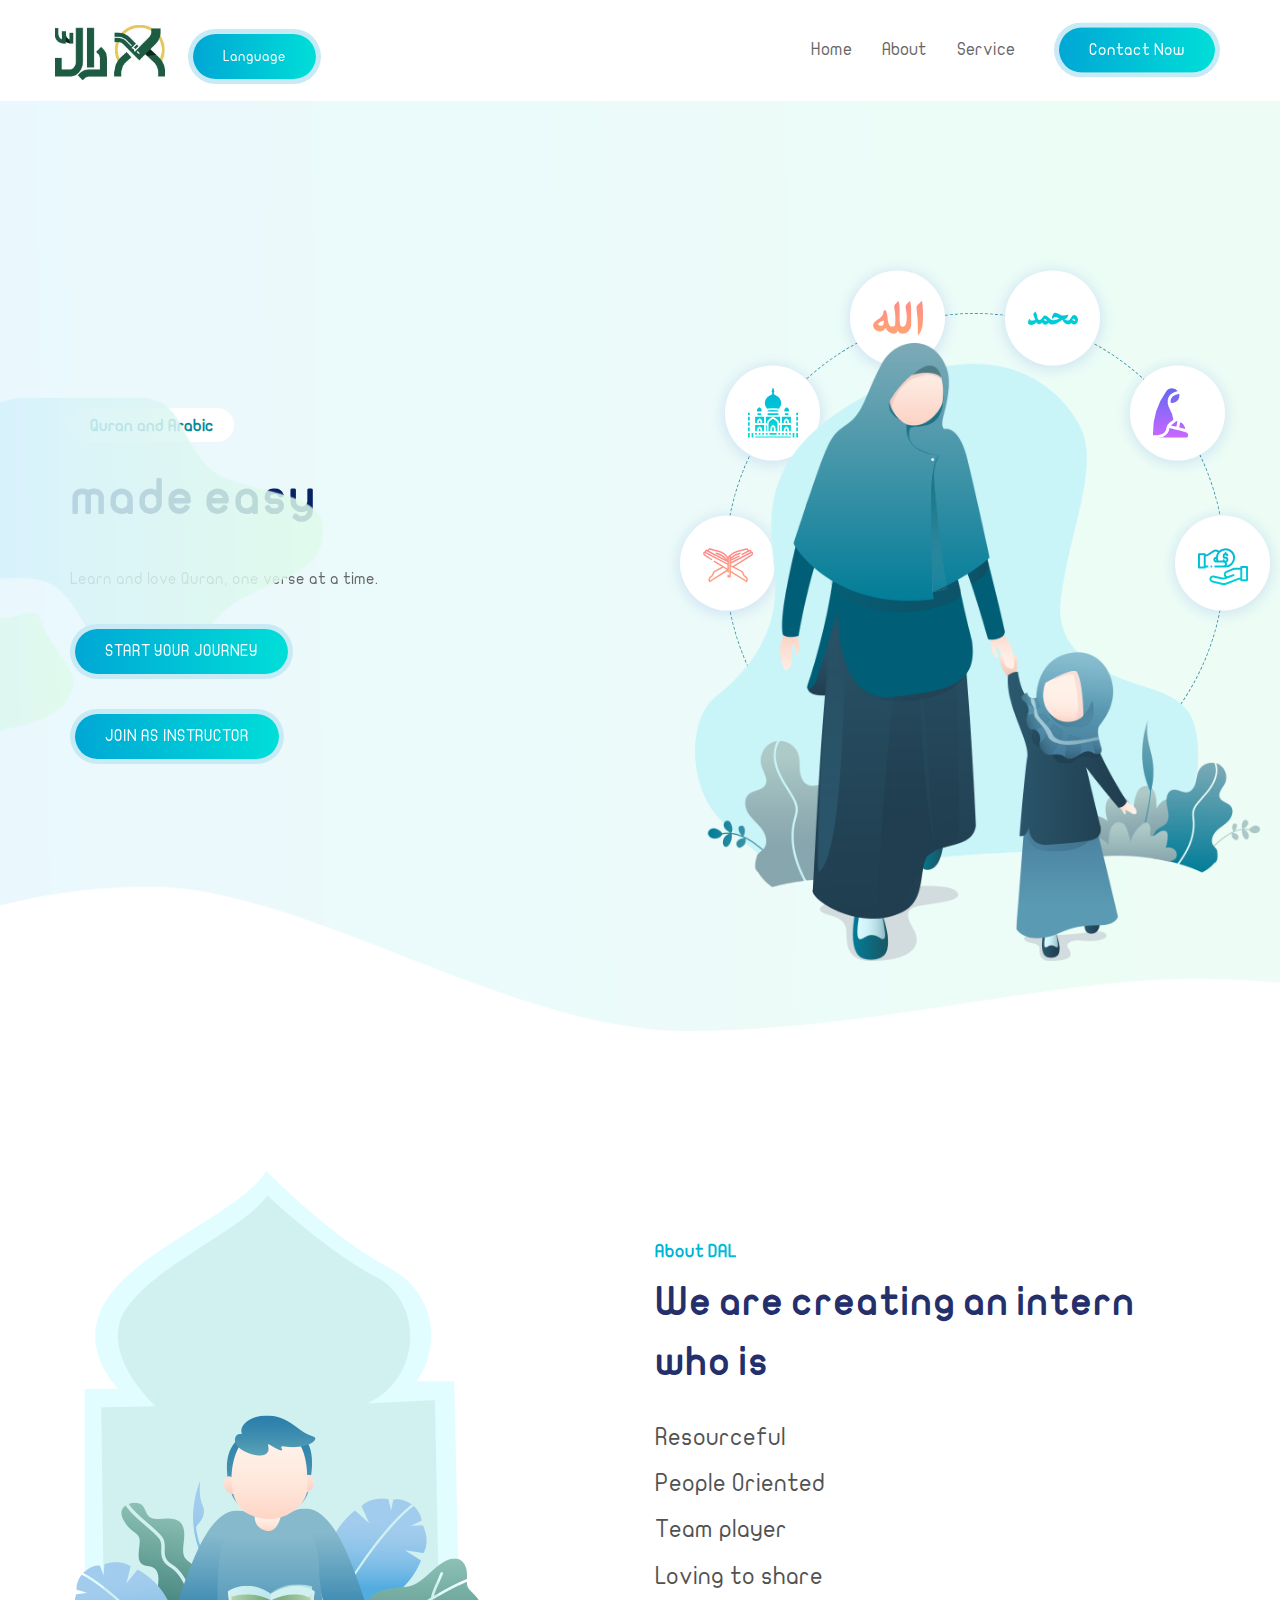
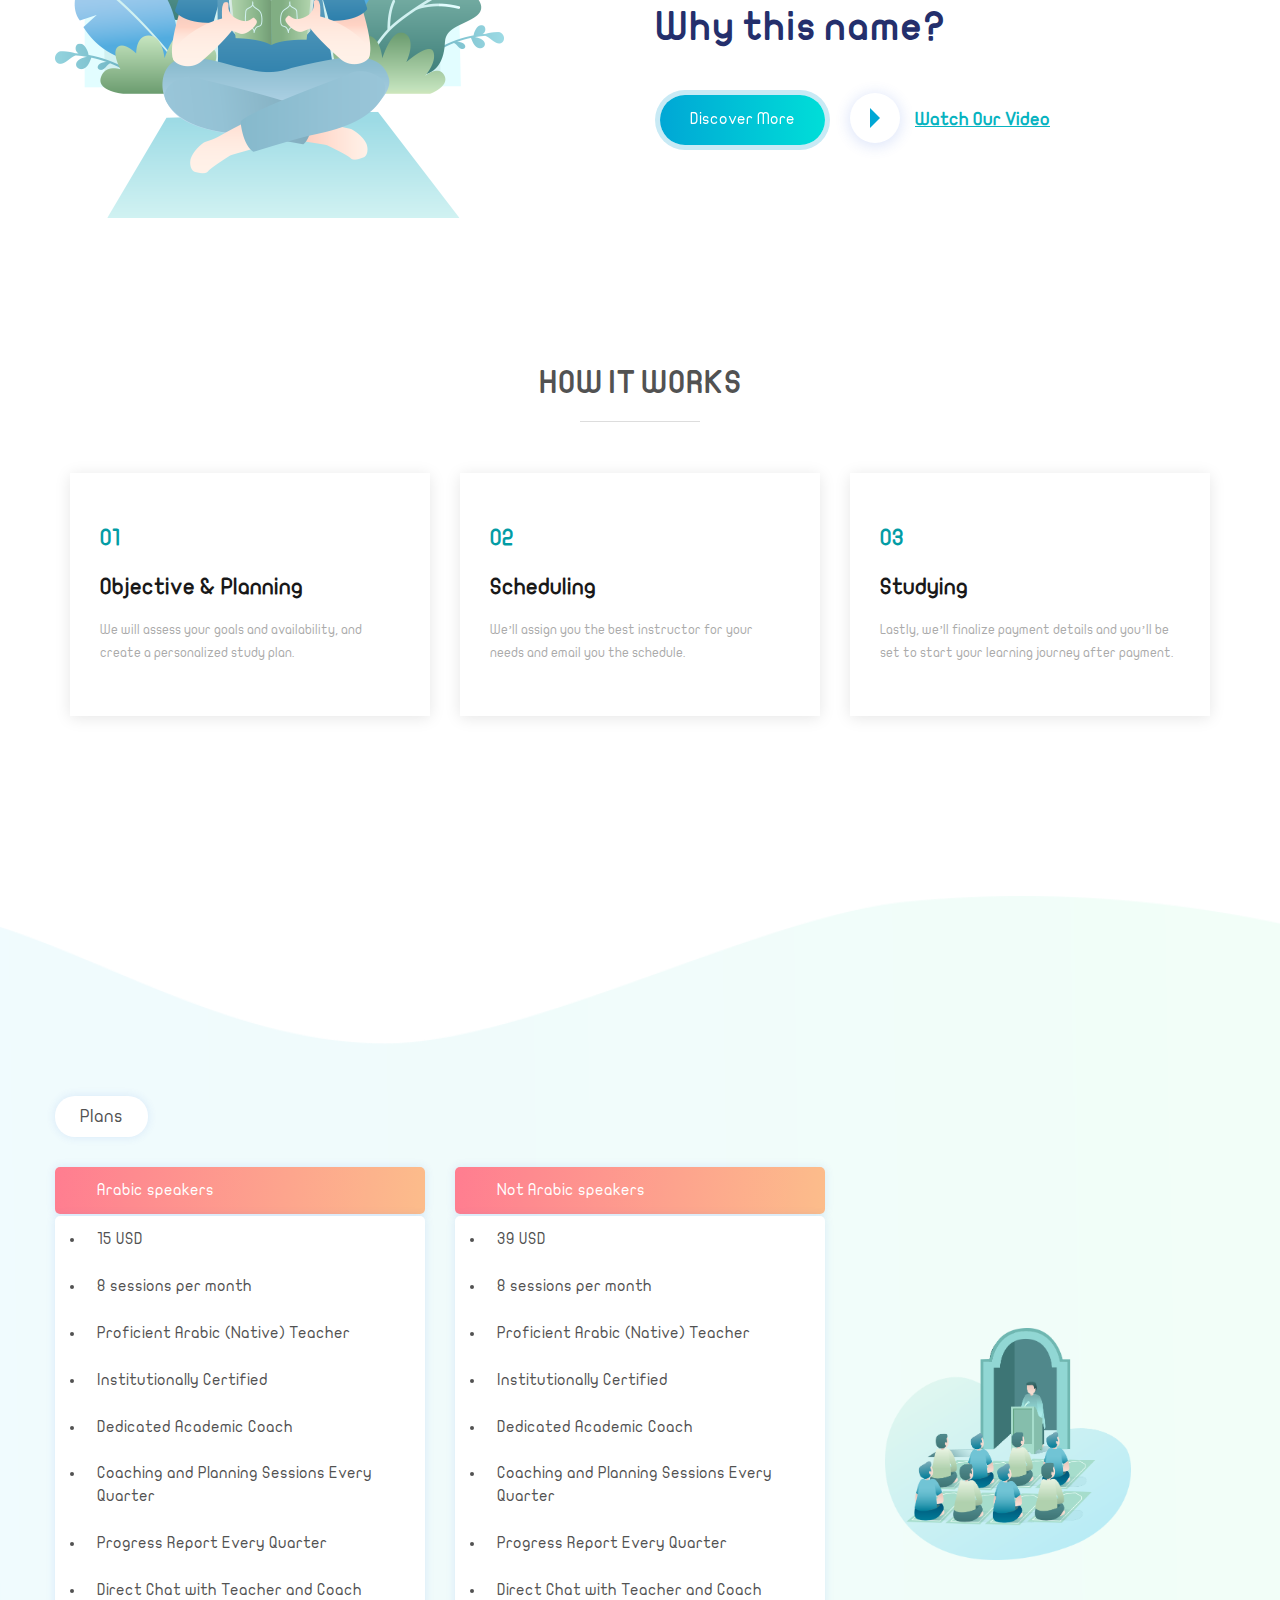
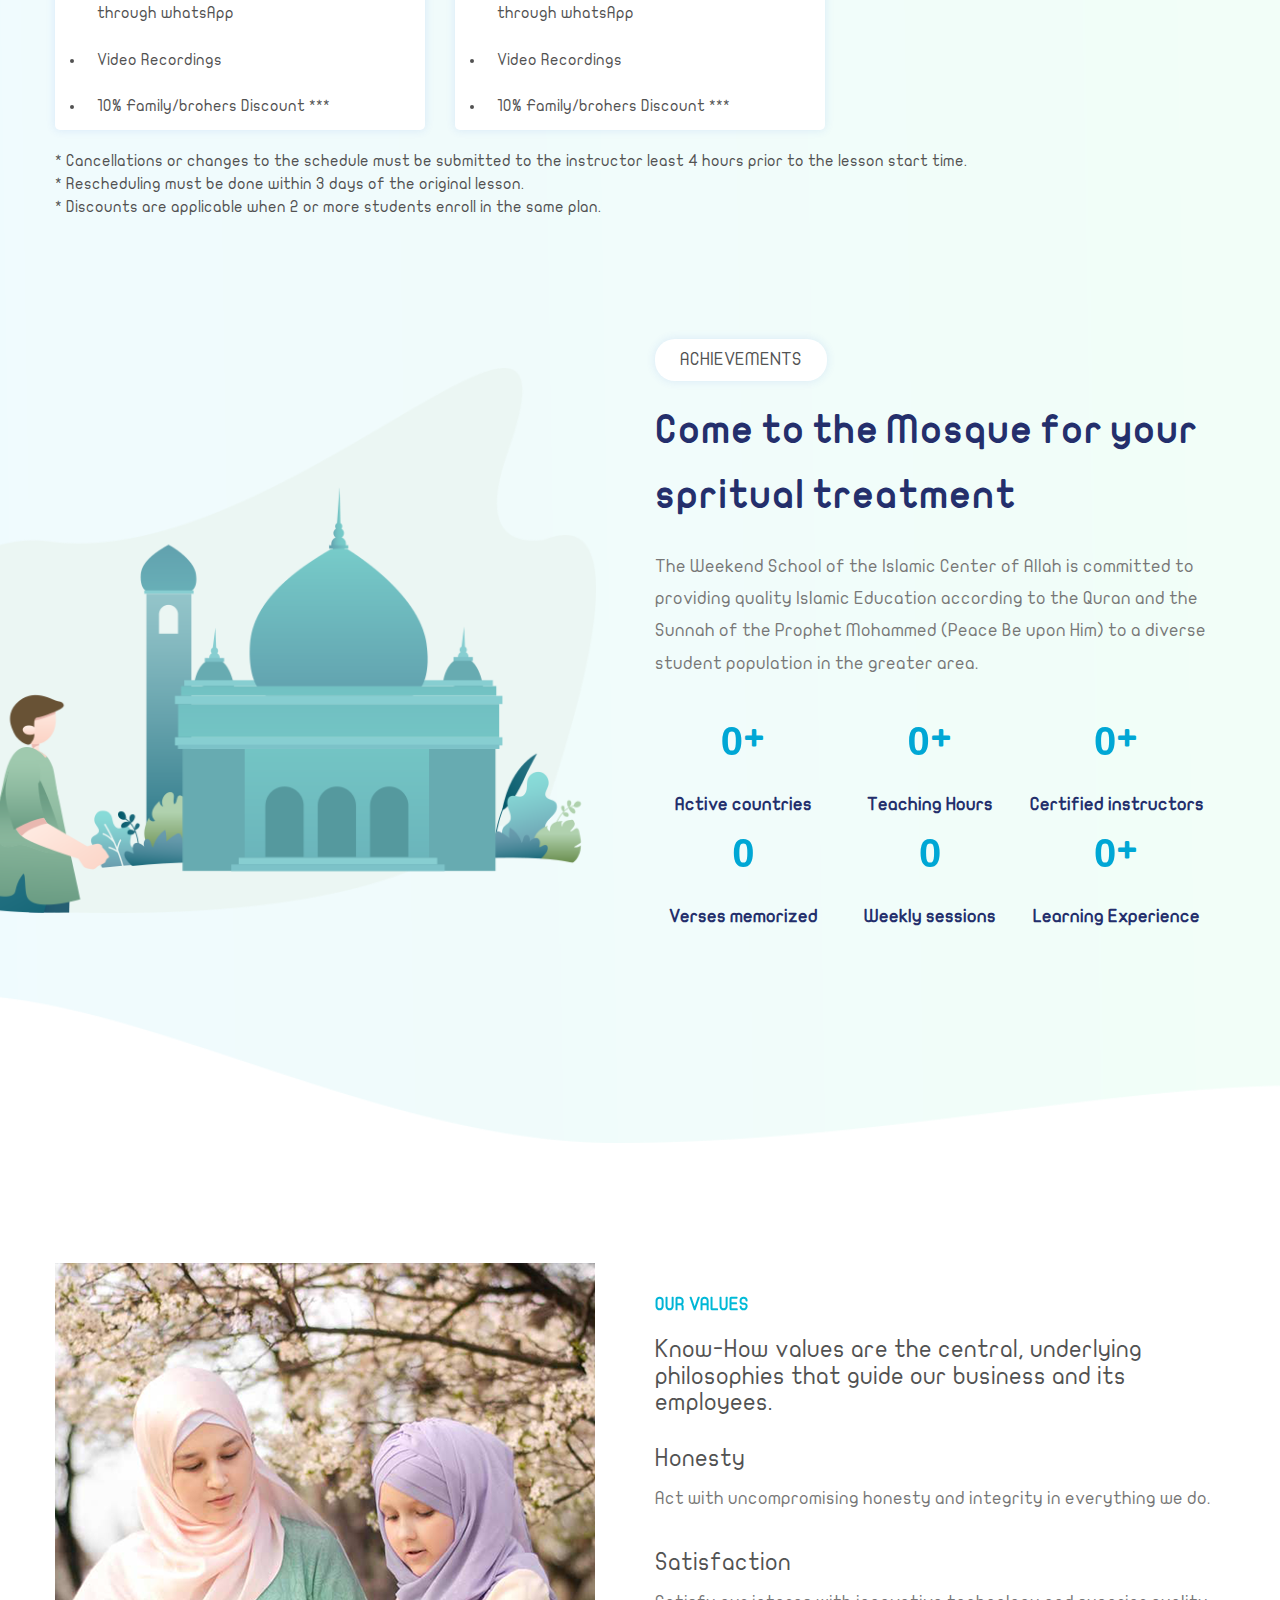
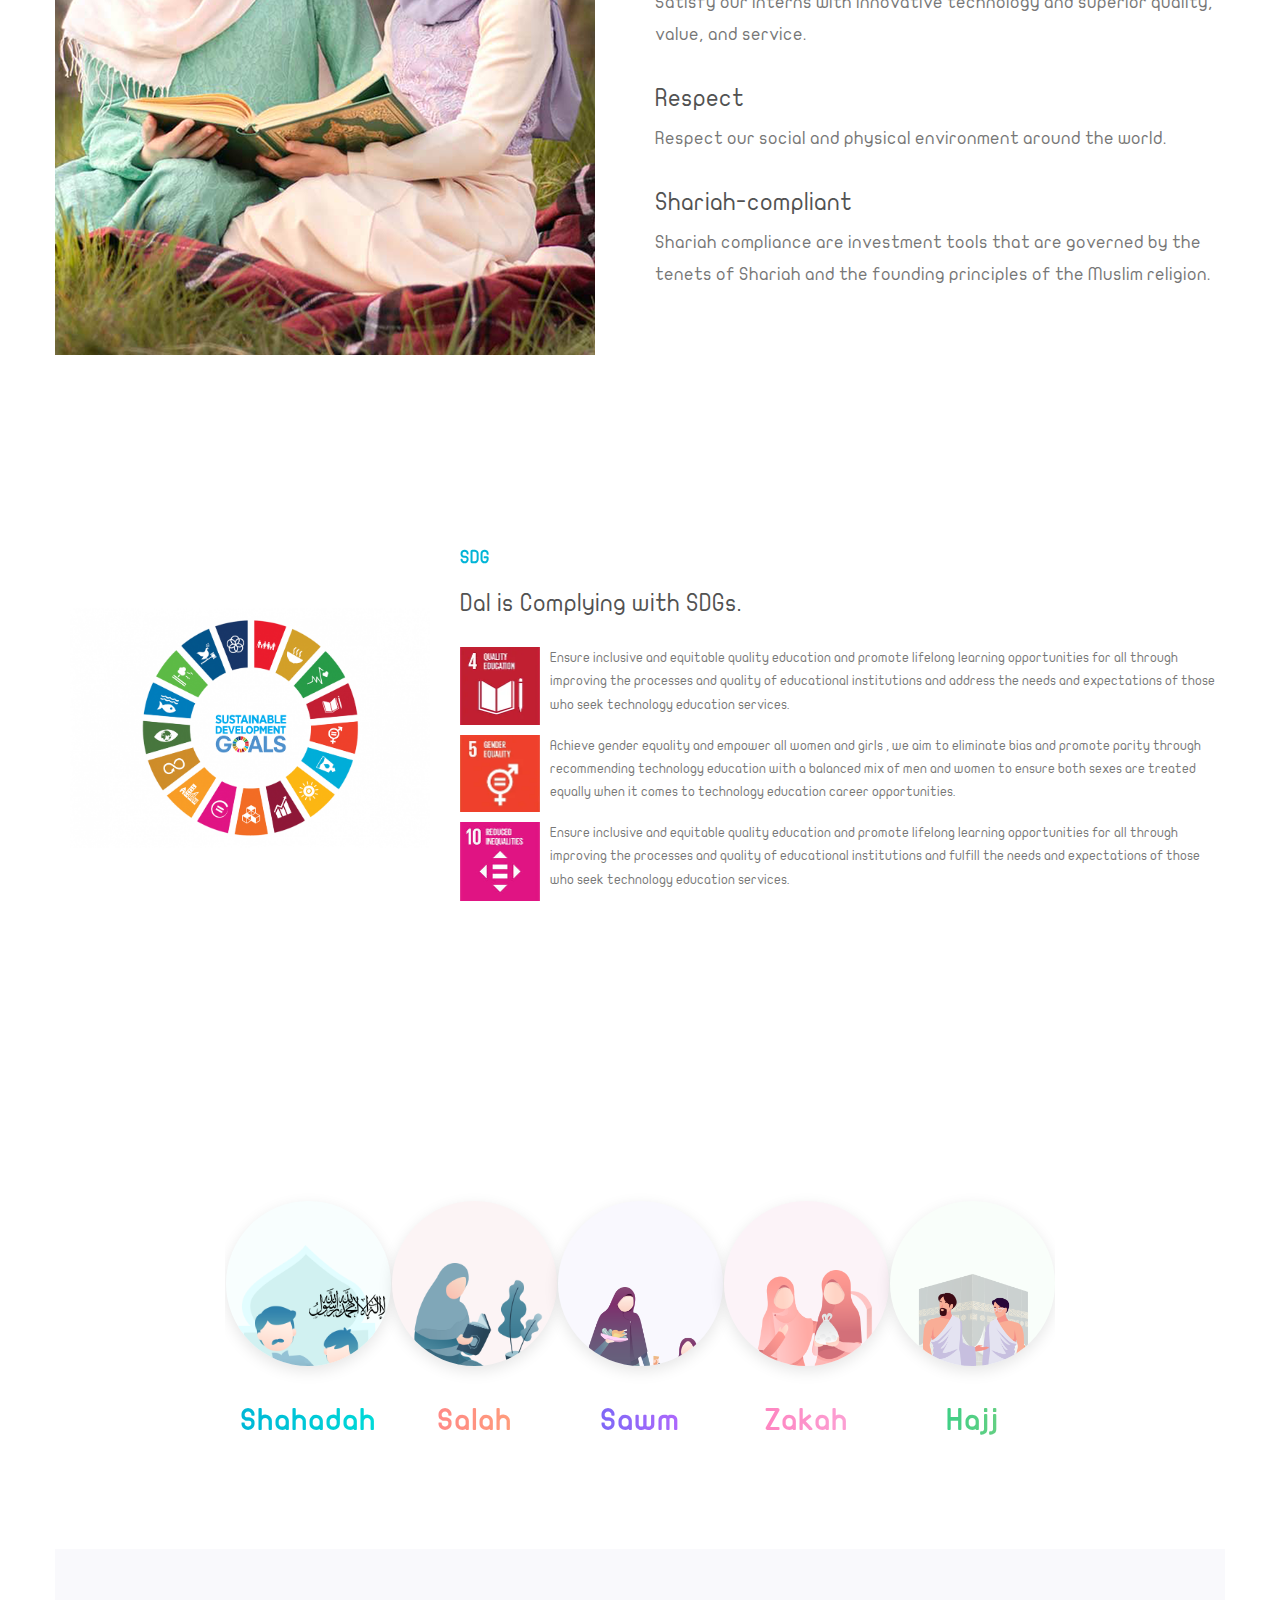
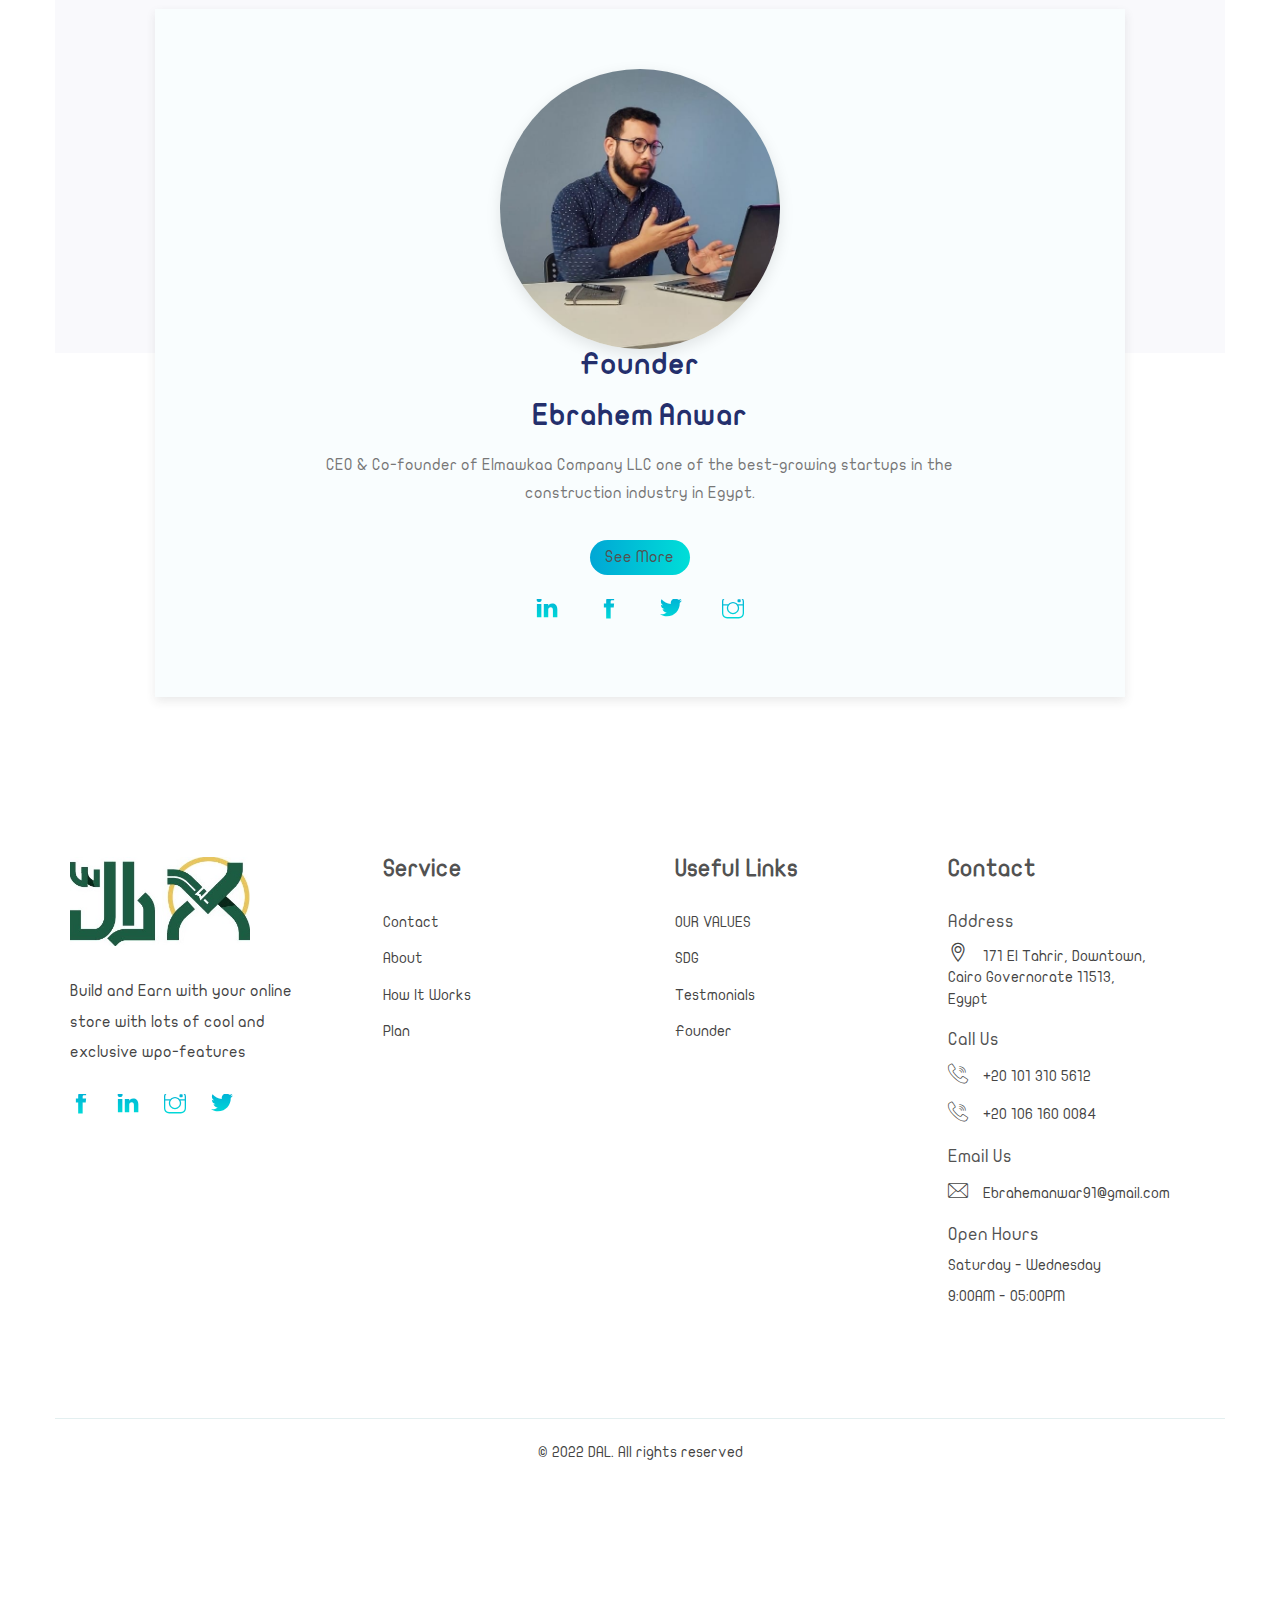
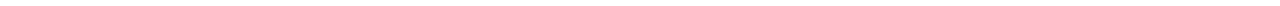
==== index.html @ c87631c9 "V05" ====
<!DOCTYPE html>
<html lang="en">

<head>
  <meta charset="utf-8">
  <meta http-equiv="X-UA-Compatible" content="IE=edge">
  <meta name="viewport" content="width=device-width, initial-scale=1">
  <meta name="author" content="wpoceans">
  <title>Ummah - Islamic Center HTML5 Template</title>
  <link href="assets/css/themify-icons.css" rel="stylesheet">
  <link href="assets/css/font-awesome.min.css" rel="stylesheet">
  <link href="assets/css/flaticon.css" rel="stylesheet">
  <link href="assets/css/bootstrap.min.css" rel="stylesheet">
  <link href="assets/css/animate.css" rel="stylesheet">
  <link href="assets/css/owl.carousel.css" rel="stylesheet">
  <link href="assets/css/owl.theme.css" rel="stylesheet">
  <link href="assets/css/slick.css" rel="stylesheet">
  <link href="assets/css/slick-theme.css" rel="stylesheet">
  <link href="assets/css/swiper.min.css" rel="stylesheet">
  <link href="assets/css/owl.transitions.css" rel="stylesheet">
  <link href="assets/css/jquery.fancybox.css" rel="stylesheet">
  <link href="assets/css/odometer-theme-default.css" rel="stylesheet">
  <link href="assets/css/nice-select.css" rel="stylesheet">
  <link href="assets/css/style.css" rel="stylesheet">
  <link href="assets/images/favicon.ico" rel="icon">
  <!-- HTML5 shim and Respond.js for IE8 support of HTML5 elements and media queries -->
  <!--[if lt IE 9]>
    <script src="https://oss.maxcdn.com/html5shiv/3.7.3/html5shiv.min.js"></script>
    <script src="https://oss.maxcdn.com/respond/1.4.2/respond.min.js"></script>
    <![endif]-->
</head>

<body>
  <!-- start page-wrapper -->
  <div class="page-wrapper">
    <!-- start preloader -->
    <div class="preloader">
      <div class="sk-folding-cube">
        <div class="sk-cube1 sk-cube"></div>
        <div class="sk-cube2 sk-cube"></div>
        <div class="sk-cube4 sk-cube"></div>
        <div class="sk-cube3 sk-cube"></div>
      </div>
    </div>
    <!-- end preloader -->
    <!-- Start header -->
    <header id="header" class="wpo-site-header wpo-header-style-3">
      <nav class="navigation navbar navbar-default">
        <div class="container">
          <div class="navbar-header">
            <button type="button" class="open-btn">
              <span class="sr-only">Toggle navigation</span>
              <span class="icon-bar"></span>
              <span class="icon-bar"></span>
              <span class="icon-bar"></span>
            </button>
            <a class="navbar-brand" href="index.html"><img src="assets/images/logo2.jpeg" alt="logo"></a>
            <div class="dropdown btn">
              <button class="dropdown-toggle theme-btn" data-toggle="dropdown">Language</button>
                <ul class="dropdown-menu">
                  <li ><a href="/DAL-AR/index-ar.html">اللغة العربية</a></li>
                  <li ><a href="/index.html">English</a></li>
                </ul>
                </div>
          </div>
          <div id="navbar" class="navbar-collapse collapse navbar-right navigation-holder">
            <button class="close-navbar"><i class="ti-close"></i></button>
            <ul class="nav navbar-nav">
              <li class="menu-item-has-children">
                <a href="#">Home</a>
                <ul class="sub-menu">
                  <li><a href="#Contact">Contact</a></li>
                  <li><a href="#About">About</a></li>
                  <li><a href="#how-it-works">How It Works</a></li>
                  <li><a href="#Plan">Plan</a></li>
                  <li><a href="#OUR VALUES">OUR VALUES</a></li>
                  <li><a href="#SDG">SDG</a></li>
                  <li><a href="#Testmonials">Testmonials</a></li>
                  <li><a href="#Founder">Founder</a></li>
                </ul>
              </li>
              <li><a href="about.html">About</a></li>
              <li class="menu-item-has-children">
                <a href="#">Service</a>
                <ul class="sub-menu">
                  <li><a href="service.html">Service</a></li>
                  <li><a href="service-single.html">Service Single</a></li>
                </ul>
              </li>
            </ul>
          </div><!-- end of nav-collapse -->
          <div class="cart-search-contact">
            <div class="btns">
              <a href="#Contact" class="theme-btn">Contact Now</a>
            </div>
          </div>
        </div><!-- end of container -->
      </nav>
    </header>
    <!-- end of header -->
    <!-- start of hero -->
    <section id="Contact" class="hero hero-style-2">
      <div class="hero-slider">
        <div class="slide">
          <div class="container">
            <div class="row">
              <div class="col col-lg-8 col-md-7 slide-caption">
                <div class="slide-top">
                  <span>Quran and Arabic</span>
                </div>
                <div class="slide-title">
                  <h2>made easy</h2>
                </div>
                <div class="slide-subtitle">
                  <p>Learn and love Quran, one verse at a time.</p>
                </div>
                <div class="btns">
                  <a href="https://forms.gle/GX13XvvNHEjEAivn8?fbclid=IwAR1q0UD3MokmRIzD-uV_AgaXHp445pSWbTMOY4U5jkBDFEnKqfEVcmU5_GY"
                    class="theme-btn">START YOUR JOURNEY</a>
                </div>
                <div class="btns">
                  <a href="https://forms.gle/m2Jq6ggYDmSnRooz7" class="theme-btn">JOIN AS INSTRUCTOR</a>
                </div>
              </div>
            </div>
          </div>
          <div class="right-vec">
            <img src="assets/images/slider/img-3 (1).png" alt="img-3.jpg">
            <div class="right-border">
              <div class="right-icon"><i class="fi flaticon-quran"></i></div>
              <div class="right-icon"><i class="fi flaticon-taj-mahal-1"></i></div>
              <div class="right-icon"><i class="fi flaticon-allah-word"></i></div>
              <div class="right-icon"><i class="fi flaticon-muhammad-word"></i></div>
              <div class="right-icon"><i class="fi flaticon-prayer"></i></div>
              <div class="right-icon"><i class="fi flaticon-business-and-finance"></i></div>
            </div>
          </div>
        </div>
      </div>
    </section>
    <!-- end of hero slider -->
    <!-- wpo-about-area start -->
    <div id="About" class="wpo-about-area section-padding">
      <div class="container">
        <div class="wpo-about-wrap">
          <div class="row">
            <div class="col-lg-6 col-md-6 col-sm-12">
              <div class="wpo-about-img-3">
                <img src="assets/images/about3.png" alt="">
              </div>
            </div>
            <div class="col-lg-6 col-md-6 colsm-12">
              <div class="wpo-about-text">
                <div class="wpo-section-title">
                  <span>About DAL</span>
                  <h2>We are creating an intern who is </h2>
                </div>
                <h3>Resourceful</h3>
                <h3>People Oriented</h3>
                <h3>Team player</h3>
                <h3>Loving to share</h3>
                <div class="wpo-section-title">
                  <h2>Why this name? </h2>
                </div>
                <div class="btns">
                  <a href="about.html" class="theme-btn" tabindex="0">Discover More</a>
                  <ul>
                    <li class="video-holder">
                      <a href="https://www.youtube.com/embed/LTqRm53QjI0" class="video-btn" data-type="iframe"
                        tabindex="0"></a>
                    </li>
                    <li class="video-text">
                      <a href="https://www.youtube.com/embed/LTqRm53QjI0" class="video-btn" data-type="iframe"
                        tabindex="0">
                        Watch Our Video
                      </a>
                    </li>
                  </ul>
                </div>
              </div>
            </div>
          </div>
        </div>
        <!-- How It Works start -->
        <section id="how-it-works" class="how-it-works">
          <div class="container">
            <div class="section-header">
              <h2>How It Works</h2>
            </div>
            <div class="row">
              <div class="col-lg-4 aos-init aos-animate" data-aos="fade-up">
                <div class="box">
                  <span>01</span>
                  <h4>Objective &amp; Planning</h4>
                  <p>
                    We will assess your goals and availability, and create a personalized study plan.
                  </p>
                </div>
              </div>
              <div class="col-lg-4 mt-4 mt-lg-0 aos-init aos-animate" data-aos="fade-up" data-aos-delay="150">
                <div class="box">
                  <span>02</span>
                  <h4>Scheduling</h4>
                  <p>
                    We’ll assign you the best instructor for your needs and email you the schedule.
                  </p>
                </div>
              </div>
              <div class="col-lg-4 mt-4 mt-lg-0 aos-init aos-animate" data-aos="fade-up" data-aos-delay="300">
                <div class="box">
                  <span>03</span>
                  <h4>Studying</h4>
                  <p>
                    Lastly, we’ll finalize payment details and you’ll be set to start your learning journey after
                    payment.
                  </p>
                </div>
              </div>
            </div>
          </div>
        </section>
        <!-- How It Works End -->
      </div>
    </div>
    <!-- wpo-about-area end -->
    <!-- service-area-start -->
    <div id="Plan" class="service-area section-padding">
      <div class="container">
        <div class="Plan-header">
          <span>Plans</span>
        </div>
        <div class="service-wrap">
          <div class="row">
            <div class="col-lg-4 col-md-10">
              <div class="service-item">
                <div class="routine-table">
                  <ul class="routne-head">
                    <li>Arabic speakers</li>
                  </ul>
                  <ul>
                    <li>15 USD</li>
                    <li>8 sessions per month</li>
                    <li>Proficient Arabic (Native) Teacher</li>
                    <li>Institutionally Certified</li>
                    <li>Dedicated Academic Coach</li>
                    <li>Coaching and Planning Sessions Every Quarter</li>
                    <li>Progress Report Every Quarter</li>
                    <li>Direct Chat with Teacher and Coach through whatsApp</li>
                    <li>Video Recordings</li>
                    <li>10% Family/brohers Discount ***</li>
                </div>
              </div>
            </div>
            <div class="col-lg-4 col-md-10">
              <div class="service-item">
                <div class="routine-table">
                  <ul class="routne-head">
                    <li>Not Arabic speakers</li>
                  </ul>
                  <ul>
                    <li>39 USD</li>
                    <li>8 sessions per month</li>
                    <li>Proficient Arabic (Native) Teacher</li>
                    <li>Institutionally Certified</li>
                    <li>Dedicated Academic Coach</li>
                    <li>Coaching and Planning Sessions Every Quarter</li>
                    <li>Progress Report Every Quarter</li>
                    <li>Direct Chat with Teacher and Coach through whatsApp</li>
                    <li>Video Recordings</li>
                    <li>10% Family/brohers Discount ***</li>
                </div>
              </div>
            </div>
            <div class="col-lg-4 col-lg-2">
              <div class="service-img">
                <img src="assets/images/service/img-1.png" alt="">
              </div>
            </div>
          </div>
        </div>
        <ul style="list-style: none;">
          <li>* Cancellations or changes to the schedule must be submitted to the instructor least 4 hours prior to the
            lesson start time.</li>
          <li>* Rescheduling must be done within 3 days of the original lesson.</li>
          <li>* Discounts are applicable when 2 or more students enroll in the same plan.</li>
        </ul>
        <div class="service-wrap-s2">
          <div class="row">
            <div class="col-lg-6 col-md-4">
              <div class="service-img">
                <img src="assets/images/service/img-2.png" alt="">
              </div>
            </div>
            <div id="ACHIEVEMENTS" class="col-lg-6 col-md-8">
              <div class="service-item">
                <div class="service-title">
                  <span>ACHIEVEMENTS</span>
                  <h2>Come to the Mosque for your spritual treatment</h2>
                  <p>The Weekend School of the Islamic Center of Allah is committed to providing quality Islamic
                    Education according to the Quran and the Sunnah of the Prophet Mohammed (Peace Be upon Him) to a
                    diverse student population in the greater area.</p>
                </div>
                <div class="wpo-counter-grids">
                  <div class="grid">
                    <div>
                      <h2><span class="odometer" data-count="5">00</span>+</h2>
                    </div>
                    <p>Active countries</p>
                  </div>
                  <div class="grid">
                    <div>
                      <h2><span class="odometer" data-count="19200">00</span>+</h2>
                    </div>
                    <p>Teaching Hours</p>
                  </div>
                  <div class="grid">
                    <div>
                      <h2><span class="odometer" data-count="1200K">00</span>+</h2>
                    </div>
                    <p>Certified instructors</p>
                  </div>
                  <div class="grid">
                    <div>
                      <h2><span class="odometer" data-count="20000">00</span></h2>
                    </div>
                    <p>Verses memorized</p>
                  </div>
                  <div class="grid">
                    <div>
                      <h2><span class="odometer" data-count="80">00</span></h2>
                    </div>
                    <p>Weekly sessions</p>
                  </div>
                  <div class="grid">
                    <div>
                      <h2><span class="odometer" data-count="200">00</span>+</h2>
                    </div>
                    <p>Learning Experience</p>
                  </div>
                </div>
              </div>
            </div>
            <div>
            </div>
          </div>
        </div>
      </div>
    </div>
    <!-- wpo-OUR-VALUE start -->
    <div id="OUR VALUES" class="wpo-about-area section-padding">
      <div class="container">
        <div class="wpo-about-wrap">
          <div class="row">
            <div class="col-lg-6 col-md-6 col-sm-12">
              <div class="wpo-about-img-3">
                <img src="assets/images/about (1).png" alt="">
              </div>
            </div>
            <div class="col-lg-6 col-md-6 colsm-12">
              <div class="wpo-about-text">
                <div class="wpo-section-title">
                  <span>OUR VALUES</span>
                  <h3>Know-How values are the central, underlying philosophies that guide our business and its
                    employees. </h3>
                </div>
                <h3>Honesty</h3>
                <p>Act with uncompromising honesty and integrity in everything we do.</p>
                <h3>Satisfaction</h3>
                <p>Satisfy our interns with innovative technology and superior quality, value, and service.</p>
                <h3>Respect</h3>
                <p>Respect our social and physical environment around the world.</p>
                <h3>Shariah-compliant</h3>
                <p>Shariah compliance are investment tools that are governed by the tenets of Shariah and the founding
                  principles of the Muslim religion.</p>
              </div>
            </div>
          </div>
        </div>
        <div id="SDG" class="wpo-about-area section-padding">
          <div class="container">
            <div class="wpo-about-wrap">
              <div class="row">
                <div class="col-lg-4 col-md-4 col-sm-12">
                  <div class="wpo-about-img">
                    <img src="assets/images/SDGs.png" alt="" class="img-fluid">
                  </div>
                </div>
                <div class="col-lg-8 col-md-8 colsm-12">
                  <div class="wpo-about-text">
                    <div class="wpo-section-title">
                      <span>SDG</span>
                      <h3>Dal is Complying with SDGs. </h3>
                    </div>
                    <ul class="sdg-ul">
                      <li>
                        <span class="sdg-img"><img class="sdg-img" src="assets/images/SDGs-14.webp" alt=""></span>
                        <span class="sdg-p">
                          <p>Ensure inclusive and equitable quality education and promote lifelong learning
                            opportunities for all through improving the processes and quality of educational
                            institutions and address the needs and expectations of those who seek technology education
                            services.</p>
                        </span>
                      </li>
                      <li>
                        <span class="sdg-img"><img src="assets/images/SDGs-15.webp" alt=""></span>
                        <span class="sdg-p">
                          <p>Achieve gender equality and empower all women and girls , we aim to eliminate bias and
                            promote parity through recommending technology education with a balanced mix of men and
                            women to ensure both sexes are treated equally when it comes to technology education career
                            opportunities.</p>
                        </span>
                      </li>
                      <li>
                        <span class="sdg-img"><img src="assets/images/SDGs-13.jpg" alt=""></span>
                        <span class="sdg-p">
                          <p>Ensure inclusive and equitable quality education and promote lifelong learning
                            opportunities for all through improving the processes and quality of educational
                            institutions and fulfill the needs and expectations of those who seek technology education
                            services.</p>
                        </span>
                      </li>
                    </ul>
                  </div>
                </div>
              </div>
            </div>
          </div>
        </div>
        <!-- service-area-start -->
        <!-- pilars-area start -->
        <div id="Testmonials" class="pilars-area">
          <div class="fluid-container">
            <div class="row-grid">
              <div class="grid">
                <div class="pilars-item">
                  <div class="pilarts-img">
                    <img src="assets/images/pilars/img-1.png" alt="">
                  </div>
                  <div class="pilars-text">
                    <h2>Shahadah</h2>
                  </div>
                </div>
              </div>
              <div class="grid">
                <div class="pilars-item">
                  <div class="pilarts-img">
                    <img src="assets/images/pilars/img-2.png" alt="">
                  </div>
                  <div class="pilars-text">
                    <h2>Salah</h2>
                  </div>
                </div>
              </div>
              <div class="grid">
                <div class="pilars-item">
                  <div class="pilarts-img">
                    <img src="assets/images/pilars/img-4.png" alt="">
                  </div>
                  <div class="pilars-text">
                    <h2>Sawm</h2>
                  </div>
                </div>
              </div>
              <div class="grid">
                <div class="pilars-item">
                  <div class="pilarts-img">
                    <img src="assets/images/pilars/img-5.png" alt="">
                  </div>
                  <div class="pilars-text">
                    <h2>Zakah</h2>
                  </div>
                </div>
              </div>
              <div class="grid">
                <div class="pilars-item">
                  <div class="pilarts-img">
                    <img src="assets/images/pilars/img-6.png" alt="">
                  </div>
                  <div class="pilars-text">
                    <h2>Hajj</h2>
                  </div>
                </div>
              </div>
            </div>
          </div>
        </div>

        <!-- footer-area start -->
        <div id="Founder" class="wpo-ne-footer">
          <!-- start wpo-news-letter-section -->
          <section class="wpo-news-letter-section">
            <div class="container">
              <div class="wpo-news-letter-wrap">
                <div class="row">
                  <div class="col col-md-10 col-md-offset-1 col-sm-8 col-sm-offset-2">
                    <div class="wpo-newsletter">
                      <div class="pilarts-img-E">
                        <img src="assets/images/E.jpg" alt="">
                      </div>
                      <h3>Founder</h3>
                      <h3>Ebrahem Anwar</h3>
                      <p>CEO & Co-founder of Elmawkaa Company LLC one of the best-growing startups in the construction
                        industry in Egypt.</p>
                      <div>
                        <button class="see-more" data-toggle="collapse" data-target="#demo" type="button">See
                          More</button>
                      </div>
                      <div id="demo" class="collapse">
                        <p>
                          Serial entrepreneur, 12 years of experience in business development, <br>Bachelor of Science
                          in Civil Engineering and Diploma in Programming from ITI, "6 times founding team member, 5
                          times I participated in an accelerator and a business incubator, Mentor in three business
                          incubators, Mentored over 100 startups, Twice the head of student activity",<br>I worked with
                          several businesses as a Product and Growth Manager, providing training and consultation to
                          support their growth.
                        </p>
                      </div>
                      <div class="wpo-newsletter-form">
                        <form>
                          <div>
                            <div class="wpo-site-footer E-ul">
                              <div class="widget about-widget">
                                <ul>
                                  <li class="E-list"><a href="https://www.linkedin.com/in/ebrahemanwar"><i
                                        class="ti-linkedin"></i></a></li>
                                  <li class="E-list"><a href="https://www.facebook.com/EbrahemAnwarMohamed"><i
                                        class="ti-facebook"></i></a></li>
                                  <li class="E-list"><a href="https://twitter.com/EbrahemAnwar"><i
                                        class="ti-twitter-alt"></i></a></li>
                                  <li class="E-list"><a href="https://www.instagram.com/ebrahemanwar"><i
                                        class="ti-instagram"></i></a></li>
                                </ul>
                              </div>
                            </div>
                          </div>
                        </form>
                      </div>
                    </div>
                  </div>
                </div>
              </div>
            </div> <!-- end container -->
          </section>
          </div>
          <!-- end wpo-news-letter-section -->
          <!-- start wpo-site-footer -->
          <footer class="wpo-site-footer">
            <div class="wpo-upper-footer">
              <div class="container">
                <div class="row">
                  <div class="col col-lg-3 col-md-3 col-sm-6">
                    <div class="widget about-widget">
                      <div class="logo widget-title">
                        <img src="assets/images/logo2.jpeg" alt="blog">
                      </div>
                      <p>Build and Earn with your online store with lots of cool and exclusive wpo-features </p>
                      <ul>
                        <li><a href="https://www.facebook.com/DalCommunity"><i class="ti-facebook"></i></a></li>
                        <li><a href="https://www.linkedin.com/company/daleducation/"><i class="ti-linkedin"></i></a></li>
                        <li><a href="#"><i class="ti-instagram"></i></a></li>
                        <li><a href="#"><i class="ti-twitter-alt"></i></a></li>
                      </ul>
                    </div>
                  </div>
                  <div class="col col-lg-3 col-md-3 col-sm-6">
                    <div class="widget link-widget">
                      <div class="widget-title">
                        <h3>Service</h3>
                      </div>
                      <ul>
                        <li><a href="#Contact">Contact</a></li>
                        <li><a href="#About">About</a></li>
                        <li><a href="#how-it-works">How It Works</a></li>
                        <li><a href="#Plan">Plan</a></li>
                      </ul>
                    </div>
                  </div>
                  <div class="col col-lg-2 col-md-3 col-sm-6">
                    <div class="widget link-widget">
                      <div class="widget-title">
                        <h3>Useful Links</h3>
                      </div>
                      <ul>
                        <li><a href="#OUR VALUES">OUR VALUES</a></li>
                        <li><a href="#SDG">SDG</a></li>
                        <li><a href="#Testmonials">Testmonials</a></li>
                        <li><a href="#Founder">Founder</a></li>
                      </ul>
                    </div>
                  </div>
                  <div class="col col-lg-3 col-lg-offset-1 col-md-3 col-sm-6">
                    <div class="widget market-widget wpo-service-link-widget">
                      <div class="widget-title">
                        <h3>Contact </h3>
                      </div>
                      <div class="contact-ft">
                        <ul>
                          <h4>Address</h4>
                          <li><i class="fi ti-location-pin"></i>171 El Tahrir, Downtown,<br>Cairo Governorate
                            11513,<br>Egypt</li>
                          <h4>Call Us</h4>
                          <li><i class="fi flaticon-call"></i>+20 101 310 5612</li>
                          <li><i class="fi flaticon-call"></i>+20 106 160 0084</li>
                          <h4>Email Us</h4>
                          <li><i class="fi flaticon-envelope"></i>Ebrahemanwar91@gmail.com</li>
                          <h4>Open Hours</h4>
                          <li>Saturday - Wednesday</li>
                          <li>9:00AM - 05:00PM</li>
                        </ul>
                      </div>
                    </div>
                  </div>
                </div>
              </div> <!-- end container -->
            </div>
            <div class="wpo-lower-footer">
              <div class="container">
                <div class="row">
                  <div class="col col-xs-12">
                    <p class="copyright">&copy; 2022 DAL. All rights reserved</p>
                  </div>
                </div>
              </div>
            </div>
          </footer>
          <!-- end wpo-site-footer -->
        </div>
      </div>
      <!-- end of page-wrapper -->
      <!-- All JavaScript files
    ================================================== -->
      <script src="assets/js/jquery.min.js"></script>
      <script src="assets/js/bootstrap.min.js"></script>
      <script src="assets/js/circle-progress.min.js"></script>
      <!-- Plugins for this template -->
      <script src="assets/js/jquery-plugin-collection.js"></script>
      <!-- Custom script for this template -->
      <script src="assets/js/script.js"></script>
</body>

</html>
---- assets/css/themify-icons.css ----
@font-face {
	font-family: 'themify';
	src:url('../fonts/themify.eot?-fvbane');
	src:url('../fonts/themify.eot?#iefix-fvbane') format('embedded-opentype'),
		url('../fonts/themify.woff?-fvbane') format('woff'),
		url('../fonts/themify.ttf?-fvbane') format('truetype'),
		url('../fonts/themify.svg?-fvbane#themify') format('svg');
	font-weight: normal;
	font-style: normal;
}

[class^="ti-"], [class*=" ti-"] {
	font-family: 'themify';
	speak: none;
	font-style: normal;
	font-weight: normal;
	font-variant: normal;
	text-transform: none;
	line-height: 1;

	/* Better Font Rendering =========== */
	-webkit-font-smoothing: antialiased;
	-moz-osx-font-smoothing: grayscale;
}

.ti-wand:before {
	content: "\e600";
}
.ti-volume:before {
	content: "\e601";
}
.ti-user:before {
	content: "\e602";
}
.ti-unlock:before {
	content: "\e603";
}
.ti-unlink:before {
	content: "\e604";
}
.ti-trash:before {
	content: "\e605";
}
.ti-thought:before {
	content: "\e606";
}
.ti-target:before {
	content: "\e607";
}
.ti-tag:before {
	content: "\e608";
}
.ti-tablet:before {
	content: "\e609";
}
.ti-star:before {
	content: "\e60a";
}
.ti-spray:before {
	content: "\e60b";
}
.ti-signal:before {
	content: "\e60c";
}
.ti-shopping-cart:before {
	content: "\e60d";
}
.ti-shopping-cart-full:before {
	content: "\e60e";
}
.ti-settings:before {
	content: "\e60f";
}
.ti-search:before {
	content: "\e610";
}
.ti-zoom-in:before {
	content: "\e611";
}
.ti-zoom-out:before {
	content: "\e612";
}
.ti-cut:before {
	content: "\e613";
}
.ti-ruler:before {
	content: "\e614";
}
.ti-ruler-pencil:before {
	content: "\e615";
}
.ti-ruler-alt:before {
	content: "\e616";
}
.ti-bookmark:before {
	content: "\e617";
}
.ti-bookmark-alt:before {
	content: "\e618";
}
.ti-reload:before {
	content: "\e619";
}
.ti-plus:before {
	content: "\e61a";
}
.ti-pin:before {
	content: "\e61b";
}
.ti-pencil:before {
	content: "\e61c";
}
.ti-pencil-alt:before {
	content: "\e61d";
}
.ti-paint-roller:before {
	content: "\e61e";
}
.ti-paint-bucket:before {
	content: "\e61f";
}
.ti-na:before {
	content: "\e620";
}
.ti-mobile:before {
	content: "\e621";
}
.ti-minus:before {
	content: "\e622";
}
.ti-medall:before {
	content: "\e623";
}
.ti-medall-alt:before {
	content: "\e624";
}
.ti-marker:before {
	content: "\e625";
}
.ti-marker-alt:before {
	content: "\e626";
}
.ti-arrow-up:before {
	content: "\e627";
}
.ti-arrow-right:before {
	content: "\e628";
}
.ti-arrow-left:before {
	content: "\e629";
}
.ti-arrow-down:before {
	content: "\e62a";
}
.ti-lock:before {
	content: "\e62b";
}
.ti-location-arrow:before {
	content: "\e62c";
}
.ti-link:before {
	content: "\e62d";
}
.ti-layout:before {
	content: "\e62e";
}
.ti-layers:before {
	content: "\e62f";
}
.ti-layers-alt:before {
	content: "\e630";
}
.ti-key:before {
	content: "\e631";
}
.ti-import:before {
	content: "\e632";
}
.ti-image:before {
	content: "\e633";
}
.ti-heart:before {
	content: "\e634";
}
.ti-heart-broken:before {
	content: "\e635";
}
.ti-hand-stop:before {
	content: "\e636";
}
.ti-hand-open:before {
	content: "\e637";
}
.ti-hand-drag:before {
	content: "\e638";
}
.ti-folder:before {
	content: "\e639";
}
.ti-flag:before {
	content: "\e63a";
}
.ti-flag-alt:before {
	content: "\e63b";
}
.ti-flag-alt-2:before {
	content: "\e63c";
}
.ti-eye:before {
	content: "\e63d";
}
.ti-export:before {
	content: "\e63e";
}
.ti-exchange-vertical:before {
	content: "\e63f";
}
.ti-desktop:before {
	content: "\e640";
}
.ti-cup:before {
	content: "\e641";
}
.ti-crown:before {
	content: "\e642";
}
.ti-comments:before {
	content: "\e643";
}
.ti-comment:before {
	content: "\e644";
}
.ti-comment-alt:before {
	content: "\e645";
}
.ti-close:before {
	content: "\e646";
}
.ti-clip:before {
	content: "\e647";
}
.ti-angle-up:before {
	content: "\e648";
}
.ti-angle-right:before {
	content: "\e649";
}
.ti-angle-left:before {
	content: "\e64a";
}
.ti-angle-down:before {
	content: "\e64b";
}
.ti-check:before {
	content: "\e64c";
}
.ti-check-box:before {
	content: "\e64d";
}
.ti-camera:before {
	content: "\e64e";
}
.ti-announcement:before {
	content: "\e64f";
}
.ti-brush:before {
	content: "\e650";
}
.ti-briefcase:before {
	content: "\e651";
}
.ti-bolt:before {
	content: "\e652";
}
.ti-bolt-alt:before {
	content: "\e653";
}
.ti-blackboard:before {
	content: "\e654";
}
.ti-bag:before {
	content: "\e655";
}
.ti-move:before {
	content: "\e656";
}
.ti-arrows-vertical:before {
	content: "\e657";
}
.ti-arrows-horizontal:before {
	content: "\e658";
}
.ti-fullscreen:before {
	content: "\e659";
}
.ti-arrow-top-right:before {
	content: "\e65a";
}
.ti-arrow-top-left:before {
	content: "\e65b";
}
.ti-arrow-circle-up:before {
	content: "\e65c";
}
.ti-arrow-circle-right:before {
	content: "\e65d";
}
.ti-arrow-circle-left:before {
	content: "\e65e";
}
.ti-arrow-circle-down:before {
	content: "\e65f";
}
.ti-angle-double-up:before {
	content: "\e660";
}
.ti-angle-double-right:before {
	content: "\e661";
}
.ti-angle-double-left:before {
	content: "\e662";
}
.ti-angle-double-down:before {
	content: "\e663";
}
.ti-zip:before {
	content: "\e664";
}
.ti-world:before {
	content: "\e665";
}
.ti-wheelchair:before {
	content: "\e666";
}
.ti-view-list:before {
	content: "\e667";
}
.ti-view-list-alt:before {
	content: "\e668";
}
.ti-view-grid:before {
	content: "\e669";
}
.ti-uppercase:before {
	content: "\e66a";
}
.ti-upload:before {
	content: "\e66b";
}
.ti-underline:before {
	content: "\e66c";
}
.ti-truck:before {
	content: "\e66d";
}
.ti-timer:before {
	content: "\e66e";
}
.ti-ticket:before {
	content: "\e66f";
}
.ti-thumb-up:before {
	content: "\e670";
}
.ti-thumb-down:before {
	content: "\e671";
}
.ti-text:before {
	content: "\e672";
}
.ti-stats-up:before {
	content: "\e673";
}
.ti-stats-down:before {
	content: "\e674";
}
.ti-split-v:before {
	content: "\e675";
}
.ti-split-h:before {
	content: "\e676";
}
.ti-smallcap:before {
	content: "\e677";
}
.ti-shine:before {
	content: "\e678";
}
.ti-shift-right:before {
	content: "\e679";
}
.ti-shift-left:before {
	content: "\e67a";
}
.ti-shield:before {
	content: "\e67b";
}
.ti-notepad:before {
	content: "\e67c";
}
.ti-server:before {
	content: "\e67d";
}
.ti-quote-right:before {
	content: "\e67e";
}
.ti-quote-left:before {
	content: "\e67f";
}
.ti-pulse:before {
	content: "\e680";
}
.ti-printer:before {
	content: "\e681";
}
.ti-power-off:before {
	content: "\e682";
}
.ti-plug:before {
	content: "\e683";
}
.ti-pie-chart:before {
	content: "\e684";
}
.ti-paragraph:before {
	content: "\e685";
}
.ti-panel:before {
	content: "\e686";
}
.ti-package:before {
	content: "\e687";
}
.ti-music:before {
	content: "\e688";
}
.ti-music-alt:before {
	content: "\e689";
}
.ti-mouse:before {
	content: "\e68a";
}
.ti-mouse-alt:before {
	content: "\e68b";
}
.ti-money:before {
	content: "\e68c";
}
.ti-microphone:before {
	content: "\e68d";
}
.ti-menu:before {
	content: "\e68e";
}
.ti-menu-alt:before {
	content: "\e68f";
}
.ti-map:before {
	content: "\e690";
}
.ti-map-alt:before {
	content: "\e691";
}
.ti-loop:before {
	content: "\e692";
}
.ti-location-pin:before {
	content: "\e693";
}
.ti-list:before {
	content: "\e694";
}
.ti-light-bulb:before {
	content: "\e695";
}
.ti-Italic:before {
	content: "\e696";
}
.ti-info:before {
	content: "\e697";
}
.ti-infinite:before {
	content: "\e698";
}
.ti-id-badge:before {
	content: "\e699";
}
.ti-hummer:before {
	content: "\e69a";
}
.ti-home:before {
	content: "\e69b";
}
.ti-help:before {
	content: "\e69c";
}
.ti-headphone:before {
	content: "\e69d";
}
.ti-harddrives:before {
	content: "\e69e";
}
.ti-harddrive:before {
	content: "\e69f";
}
.ti-gift:before {
	content: "\e6a0";
}
.ti-game:before {
	content: "\e6a1";
}
.ti-filter:before {
	content: "\e6a2";
}
.ti-files:before {
	content: "\e6a3";
}
.ti-file:before {
	content: "\e6a4";
}
.ti-eraser:before {
	content: "\e6a5";
}
.ti-envelope:before {
	content: "\e6a6";
}
.ti-download:before {
	content: "\e6a7";
}
.ti-direction:before {
	content: "\e6a8";
}
.ti-direction-alt:before {
	content: "\e6a9";
}
.ti-dashboard:before {
	content: "\e6aa";
}
.ti-control-stop:before {
	content: "\e6ab";
}
.ti-control-shuffle:before {
	content: "\e6ac";
}
.ti-control-play:before {
	content: "\e6ad";
}
.ti-control-pause:before {
	content: "\e6ae";
}
.ti-control-forward:before {
	content: "\e6af";
}
.ti-control-backward:before {
	content: "\e6b0";
}
.ti-cloud:before {
	content: "\e6b1";
}
.ti-cloud-up:before {
	content: "\e6b2";
}
.ti-cloud-down:before {
	content: "\e6b3";
}
.ti-clipboard:before {
	content: "\e6b4";
}
.ti-car:before {
	content: "\e6b5";
}
.ti-calendar:before {
	content: "\e6b6";
}
.ti-book:before {
	content: "\e6b7";
}
.ti-bell:before {
	content: "\e6b8";
}
.ti-basketball:before {
	content: "\e6b9";
}
.ti-bar-chart:before {
	content: "\e6ba";
}
.ti-bar-chart-alt:before {
	content: "\e6bb";
}
.ti-back-right:before {
	content: "\e6bc";
}
.ti-back-left:before {
	content: "\e6bd";
}
.ti-arrows-corner:before {
	content: "\e6be";
}
.ti-archive:before {
	content: "\e6bf";
}
.ti-anchor:before {
	content: "\e6c0";
}
.ti-align-right:before {
	content: "\e6c1";
}
.ti-align-left:before {
	content: "\e6c2";
}
.ti-align-justify:before {
	content: "\e6c3";
}
.ti-align-center:before {
	content: "\e6c4";
}
.ti-alert:before {
	content: "\e6c5";
}
.ti-alarm-clock:before {
	content: "\e6c6";
}
.ti-agenda:before {
	content: "\e6c7";
}
.ti-write:before {
	content: "\e6c8";
}
.ti-window:before {
	content: "\e6c9";
}
.ti-widgetized:before {
	content: "\e6ca";
}
.ti-widget:before {
	content: "\e6cb";
}
.ti-widget-alt:before {
	content: "\e6cc";
}
.ti-wallet:before {
	content: "\e6cd";
}
.ti-video-clapper:before {
	content: "\e6ce";
}
.ti-video-camera:before {
	content: "\e6cf";
}
.ti-vector:before {
	content: "\e6d0";
}
.ti-themify-logo:before {
	content: "\e6d1";
}
.ti-themify-favicon:before {
	content: "\e6d2";
}
.ti-themify-favicon-alt:before {
	content: "\e6d3";
}
.ti-support:before {
	content: "\e6d4";
}
.ti-stamp:before {
	content: "\e6d5";
}
.ti-split-v-alt:before {
	content: "\e6d6";
}
.ti-slice:before {
	content: "\e6d7";
}
.ti-shortcode:before {
	content: "\e6d8";
}
.ti-shift-right-alt:before {
	content: "\e6d9";
}
.ti-shift-left-alt:before {
	content: "\e6da";
}
.ti-ruler-alt-2:before {
	content: "\e6db";
}
.ti-receipt:before {
	content: "\e6dc";
}
.ti-pin2:before {
	content: "\e6dd";
}
.ti-pin-alt:before {
	content: "\e6de";
}
.ti-pencil-alt2:before {
	content: "\e6df";
}
.ti-palette:before {
	content: "\e6e0";
}
.ti-more:before {
	content: "\e6e1";
}
.ti-more-alt:before {
	content: "\e6e2";
}
.ti-microphone-alt:before {
	content: "\e6e3";
}
.ti-magnet:before {
	content: "\e6e4";
}
.ti-line-double:before {
	content: "\e6e5";
}
.ti-line-dotted:before {
	content: "\e6e6";
}
.ti-line-dashed:before {
	content: "\e6e7";
}
.ti-layout-width-full:before {
	content: "\e6e8";
}
.ti-layout-width-default:before {
	content: "\e6e9";
}
.ti-layout-width-default-alt:before {
	content: "\e6ea";
}
.ti-layout-tab:before {
	content: "\e6eb";
}
.ti-layout-tab-window:before {
	content: "\e6ec";
}
.ti-layout-tab-v:before {
	content: "\e6ed";
}
.ti-layout-tab-min:before {
	content: "\e6ee";
}
.ti-layout-slider:before {
	content: "\e6ef";
}
.ti-layout-slider-alt:before {
	content: "\e6f0";
}
.ti-layout-sidebar-right:before {
	content: "\e6f1";
}
.ti-layout-sidebar-none:before {
	content: "\e6f2";
}
.ti-layout-sidebar-left:before {
	content: "\e6f3";
}
.ti-layout-placeholder:before {
	content: "\e6f4";
}
.ti-layout-menu:before {
	content: "\e6f5";
}
.ti-layout-menu-v:before {
	content: "\e6f6";
}
.ti-layout-menu-separated:before {
	content: "\e6f7";
}
.ti-layout-menu-full:before {
	content: "\e6f8";
}
.ti-layout-media-right-alt:before {
	content: "\e6f9";
}
.ti-layout-media-right:before {
	content: "\e6fa";
}
.ti-layout-media-overlay:before {
	content: "\e6fb";
}
.ti-layout-media-overlay-alt:before {
	content: "\e6fc";
}
.ti-layout-media-overlay-alt-2:before {
	content: "\e6fd";
}
.ti-layout-media-left-alt:before {
	content: "\e6fe";
}
.ti-layout-media-left:before {
	content: "\e6ff";
}
.ti-layout-media-center-alt:before {
	content: "\e700";
}
.ti-layout-media-center:before {
	content: "\e701";
}
.ti-layout-list-thumb:before {
	content: "\e702";
}
.ti-layout-list-thumb-alt:before {
	content: "\e703";
}
.ti-layout-list-post:before {
	content: "\e704";
}
.ti-layout-list-large-image:before {
	content: "\e705";
}
.ti-layout-line-solid:before {
	content: "\e706";
}
.ti-layout-grid4:before {
	content: "\e707";
}
.ti-layout-grid3:before {
	content: "\e708";
}
.ti-layout-grid2:before {
	content: "\e709";
}
.ti-layout-grid2-thumb:before {
	content: "\e70a";
}
.ti-layout-wpo-cta-right:before {
	content: "\e70b";
}
.ti-layout-wpo-cta-left:before {
	content: "\e70c";
}
.ti-layout-wpo-cta-center:before {
	content: "\e70d";
}
.ti-layout-wpo-cta-btn-right:before {
	content: "\e70e";
}
.ti-layout-wpo-cta-btn-left:before {
	content: "\e70f";
}
.ti-layout-column4:before {
	content: "\e710";
}
.ti-layout-column3:before {
	content: "\e711";
}
.ti-layout-column2:before {
	content: "\e712";
}
.ti-layout-accordion-separated:before {
	content: "\e713";
}
.ti-layout-accordion-merged:before {
	content: "\e714";
}
.ti-layout-accordion-list:before {
	content: "\e715";
}
.ti-ink-pen:before {
	content: "\e716";
}
.ti-info-alt:before {
	content: "\e717";
}
.ti-help-alt:before {
	content: "\e718";
}
.ti-headphone-alt:before {
	content: "\e719";
}
.ti-hand-point-up:before {
	content: "\e71a";
}
.ti-hand-point-right:before {
	content: "\e71b";
}
.ti-hand-point-left:before {
	content: "\e71c";
}
.ti-hand-point-down:before {
	content: "\e71d";
}
.ti-gallery:before {
	content: "\e71e";
}
.ti-face-smile:before {
	content: "\e71f";
}
.ti-face-sad:before {
	content: "\e720";
}
.ti-credit-card:before {
	content: "\e721";
}
.ti-control-skip-forward:before {
	content: "\e722";
}
.ti-control-skip-backward:before {
	content: "\e723";
}
.ti-control-record:before {
	content: "\e724";
}
.ti-control-eject:before {
	content: "\e725";
}
.ti-comments-smiley:before {
	content: "\e726";
}
.ti-brush-alt:before {
	content: "\e727";
}
.ti-youtube:before {
	content: "\e728";
}
.ti-vimeo:before {
	content: "\e729";
}
.ti-twitter:before {
	content: "\e72a";
}
.ti-time:before {
	content: "\e72b";
}
.ti-tumblr:before {
	content: "\e72c";
}
.ti-skype:before {
	content: "\e72d";
}
.ti-share:before {
	content: "\e72e";
}
.ti-share-alt:before {
	content: "\e72f";
}
.ti-rocket:before {
	content: "\e730";
}
.ti-pinterest:before {
	content: "\e731";
}
.ti-new-window:before {
	content: "\e732";
}
.ti-microsoft:before {
	content: "\e733";
}
.ti-list-ol:before {
	content: "\e734";
}
.ti-linkedin:before {
	content: "\e735";
}
.ti-layout-sidebar-2:before {
	content: "\e736";
}
.ti-layout-grid4-alt:before {
	content: "\e737";
}
.ti-layout-grid3-alt:before {
	content: "\e738";
}
.ti-layout-grid2-alt:before {
	content: "\e739";
}
.ti-layout-column4-alt:before {
	content: "\e73a";
}
.ti-layout-column3-alt:before {
	content: "\e73b";
}
.ti-layout-column2-alt:before {
	content: "\e73c";
}
.ti-instagram:before {
	content: "\e73d";
}
.ti-google:before {
	content: "\e73e";
}
.ti-github:before {
	content: "\e73f";
}
.ti-flickr:before {
	content: "\e740";
}
.ti-facebook:before {
	content: "\e741";
}
.ti-dropbox:before {
	content: "\e742";
}
.ti-dribbble:before {
	content: "\e743";
}
.ti-apple:before {
	content: "\e744";
}
.ti-android:before {
	content: "\e745";
}
.ti-save:before {
	content: "\e746";
}
.ti-save-alt:before {
	content: "\e747";
}
.ti-yahoo:before {
	content: "\e748";
}
.ti-wordpress:before {
	content: "\e749";
}
.ti-vimeo-alt:before {
	content: "\e74a";
}
.ti-twitter-alt:before {
	content: "\e74b";
}
.ti-tumblr-alt:before {
	content: "\e74c";
}
.ti-trello:before {
	content: "\e74d";
}
.ti-stack-overflow:before {
	content: "\e74e";
}
.ti-soundcloud:before {
	content: "\e74f";
}
.ti-sharethis:before {
	content: "\e750";
}
.ti-sharethis-alt:before {
	content: "\e751";
}
.ti-reddit:before {
	content: "\e752";
}
.ti-pinterest-alt:before {
	content: "\e753";
}
.ti-microsoft-alt:before {
	content: "\e754";
}
.ti-linux:before {
	content: "\e755";
}
.ti-jsfiddle:before {
	content: "\e756";
}
.ti-joomla:before {
	content: "\e757";
}
.ti-html5:before {
	content: "\e758";
}
.ti-flickr-alt:before {
	content: "\e759";
}
.ti-email:before {
	content: "\e75a";
}
.ti-drupal:before {
	content: "\e75b";
}
.ti-dropbox-alt:before {
	content: "\e75c";
}
.ti-css3:before {
	content: "\e75d";
}
.ti-rss:before {
	content: "\e75e";
}
.ti-rss-alt:before {
	content: "\e75f";
}
---- assets/css/flaticon.css ----
/*
  	Flaticon icon font: Flaticon
  	Creation date: 12/11/2020 14:12
  	*/

@font-face {
  font-family: "Flaticon";
  src: url("../fonts/Flaticon.eot");
  src: url("../fonts/Flaticon.eot?#iefix") format("embedded-opentype"),
       url("../fonts/Flaticon.woff2") format("woff2"),
       url("../fonts/Flaticon.woff") format("woff"),
       url("../fonts/Flaticon.ttf") format("truetype"),
       url("../fonts/Flaticon.svg#Flaticon") format("svg");
  font-weight: normal;
  font-style: normal;
}

@media screen and (-webkit-min-device-pixel-ratio:0) {
  @font-face {
    font-family: "Flaticon";
    src: url("../fonts/Flaticon.svg#Flaticon") format("svg");
  }
}

[class^="flaticon-"]:before, [class*=" flaticon-"]:before,
[class^="flaticon-"]:after, [class*=" flaticon-"]:after {   
  font-family: Flaticon;
  font-size: 50px;
  font-style: normal;
  margin-left: 20px;
}

.flaticon-quran:before { content: "\f100"; }
.flaticon-allah-word:before { content: "\f101"; }
.flaticon-muhammad-word:before { content: "\f102"; }
.flaticon-prayer:before { content: "\f103"; }
.flaticon-business-and-finance:before { content: "\f104"; }
.flaticon-play:before { content: "\f105"; }
.flaticon-wall-clock:before { content: "\f106"; }
.flaticon-placeholder:before { content: "\f107"; }
.flaticon-call:before { content: "\f108"; }
.flaticon-shopping-cart:before { content: "\f109"; }
.flaticon-search:before { content: "\f10a"; }
.flaticon-envelope:before { content: "\f10b"; }
.flaticon-like:before { content: "\f10c"; }
.flaticon-share:before { content: "\f10d"; }
.flaticon-quote:before { content: "\f10e"; }
.flaticon-link:before { content: "\f10f"; }
.flaticon-facebook:before { content: "\f110"; }
.flaticon-twitter:before { content: "\f111"; }
.flaticon-google-plus:before { content: "\f112"; }
.flaticon-instagram:before { content: "\f113"; }
.flaticon-linkedin:before { content: "\f114"; }
.flaticon-taj-mahal:before { content: "\f115"; }
.flaticon-taj-mahal-1:before { content: "\f116"; }
---- assets/css/odometer-theme-default.css ----
.odometer.odometer-auto-theme, .odometer.odometer-theme-default {
  display: inline-block;
  vertical-align: middle;
  *vertical-align: auto;
  *zoom: 1;
  *display: inline;
  position: relative;
}
.odometer.odometer-auto-theme .odometer-digit, .odometer.odometer-theme-default .odometer-digit {
  display: inline-block;
  vertical-align: middle;
  *vertical-align: auto;
  *zoom: 1;
  *display: inline;
  position: relative;
}
.odometer.odometer-auto-theme .odometer-digit .odometer-digit-spacer, .odometer.odometer-theme-default .odometer-digit .odometer-digit-spacer {
  display: inline-block;
  vertical-align: middle;
  *vertical-align: auto;
  *zoom: 1;
  *display: inline;
  visibility: hidden;
}
.odometer.odometer-auto-theme .odometer-digit .odometer-digit-inner, .odometer.odometer-theme-default .odometer-digit .odometer-digit-inner {
  text-align: left;
  display: block;
  position: absolute;
  top: 0;
  left: 0;
  right: 0;
  bottom: 0;
  overflow: hidden;
}
.odometer.odometer-auto-theme .odometer-digit .odometer-ribbon, .odometer.odometer-theme-default .odometer-digit .odometer-ribbon {
  display: block;
}
.odometer.odometer-auto-theme .odometer-digit .odometer-ribbon-inner, .odometer.odometer-theme-default .odometer-digit .odometer-ribbon-inner {
  display: block;
  -webkit-backface-visibility: hidden;
}
.odometer.odometer-auto-theme .odometer-digit .odometer-value, .odometer.odometer-theme-default .odometer-digit .odometer-value {
  display: block;
  -webkit-transform: translateZ(0);
}
.odometer.odometer-auto-theme .odometer-digit .odometer-value.odometer-last-value, .odometer.odometer-theme-default .odometer-digit .odometer-value.odometer-last-value {
  position: absolute;
}
.odometer.odometer-auto-theme.odometer-animating-up .odometer-ribbon-inner, .odometer.odometer-theme-default.odometer-animating-up .odometer-ribbon-inner {
  -webkit-transition: -webkit-transform 2s;
  -moz-transition: -moz-transform 2s;
  -ms-transition: -ms-transform 2s;
  -o-transition: -o-transform 2s;
  transition: transform 2s;
}
.odometer.odometer-auto-theme.odometer-animating-up.odometer-animating .odometer-ribbon-inner, .odometer.odometer-theme-default.odometer-animating-up.odometer-animating .odometer-ribbon-inner {
  -webkit-transform: translateY(-100%);
  -moz-transform: translateY(-100%);
  -ms-transform: translateY(-100%);
  -o-transform: translateY(-100%);
  transform: translateY(-100%);
}
.odometer.odometer-auto-theme.odometer-animating-down .odometer-ribbon-inner, .odometer.odometer-theme-default.odometer-animating-down .odometer-ribbon-inner {
  -webkit-transform: translateY(-100%);
  -moz-transform: translateY(-100%);
  -ms-transform: translateY(-100%);
  -o-transform: translateY(-100%);
  transform: translateY(-100%);
}
.odometer.odometer-auto-theme.odometer-animating-down.odometer-animating .odometer-ribbon-inner, .odometer.odometer-theme-default.odometer-animating-down.odometer-animating .odometer-ribbon-inner {
  -webkit-transition: -webkit-transform 2s;
  -moz-transition: -moz-transform 2s;
  -ms-transition: -ms-transform 2s;
  -o-transition: -o-transform 2s;
  transition: transform 2s;
  -webkit-transform: translateY(0);
  -moz-transform: translateY(0);
  -ms-transform: translateY(0);
  -o-transform: translateY(0);
  transform: translateY(0);
}

.odometer.odometer-auto-theme, .odometer.odometer-theme-default {
  font-family: "Helvetica Neue", sans-serif;
  line-height: 1.1em;
}
.odometer.odometer-auto-theme .odometer-value, .odometer.odometer-theme-default .odometer-value {
  text-align: center;
}
---- assets/css/nice-select.css ----
.nice-select {
  -webkit-tap-highlight-color: transparent;
  background-color: #fff;
  border-radius: 5px;
  border: solid 1px #e8e8e8;
  box-sizing: border-box;
  clear: both;
  cursor: pointer;
  display: block;
  float: left;
  font-family: inherit;
  font-size: 14px;
  font-weight: normal;
  height: 42px;
  line-height: 40px;
  outline: none;
  padding-left: 18px;
  padding-right: 30px;
  position: relative;
  text-align: left !important;
  -webkit-transition: all 0.2s ease-in-out;
  transition: all 0.2s ease-in-out;
  -webkit-user-select: none;
     -moz-user-select: none;
      -ms-user-select: none;
          user-select: none;
  white-space: nowrap;
  width: auto; }
  .nice-select:hover {
    border-color: #dbdbdb; }
  .nice-select:active, .nice-select.open, .nice-select:focus {
    border-color: #999; }
  .nice-select:after {
    border-bottom: 2px solid #999;
    border-right: 2px solid #999;
    content: '';
    display: block;
    height: 5px;
    margin-top: -4px;
    pointer-events: none;
    position: absolute;
    right: 12px;
    top: 50%;
    -webkit-transform-origin: 66% 66%;
        -ms-transform-origin: 66% 66%;
            transform-origin: 66% 66%;
    -webkit-transform: rotate(45deg);
        -ms-transform: rotate(45deg);
            transform: rotate(45deg);
    -webkit-transition: all 0.15s ease-in-out;
    transition: all 0.15s ease-in-out;
    width: 5px; }
  .nice-select.open:after {
    -webkit-transform: rotate(-135deg);
        -ms-transform: rotate(-135deg);
            transform: rotate(-135deg); }
  .nice-select.open .list {
    opacity: 1;
    pointer-events: auto;
    -webkit-transform: scale(1) translateY(0);
        -ms-transform: scale(1) translateY(0);
            transform: scale(1) translateY(0); }
  .nice-select.disabled {
    border-color: #ededed;
    color: #999;
    pointer-events: none; }
    .nice-select.disabled:after {
      border-color: #cccccc; }
  .nice-select.wide {
    width: 100%; }
    .nice-select.wide .list {
      left: 0 !important;
      right: 0 !important; }
  .nice-select.right {
    float: right; }
    .nice-select.right .list {
      left: auto;
      right: 0; }
  .nice-select.small {
    font-size: 12px;
    height: 36px;
    line-height: 34px; }
    .nice-select.small:after {
      height: 4px;
      width: 4px; }
    .nice-select.small .option {
      line-height: 34px;
      min-height: 34px; }
  .nice-select .list {
    background-color: #fff;
    border-radius: 5px;
    box-shadow: 0 0 0 1px rgba(68, 68, 68, 0.11);
    box-sizing: border-box;
    margin-top: 4px;
    opacity: 0;
    overflow: hidden;
    padding: 0;
    pointer-events: none;
    position: absolute;
    top: 100%;
    left: 0;
    -webkit-transform-origin: 50% 0;
        -ms-transform-origin: 50% 0;
            transform-origin: 50% 0;
    -webkit-transform: scale(0.75) translateY(-21px);
        -ms-transform: scale(0.75) translateY(-21px);
            transform: scale(0.75) translateY(-21px);
    -webkit-transition: all 0.2s cubic-bezier(0.5, 0, 0, 1.25), opacity 0.15s ease-out;
    transition: all 0.2s cubic-bezier(0.5, 0, 0, 1.25), opacity 0.15s ease-out;
    z-index: 9; }
    .nice-select .list:hover .option:not(:hover) {
      background-color: transparent !important; }
  .nice-select .option {
    cursor: pointer;
    font-weight: 400;
    line-height: 40px;
    list-style: none;
    min-height: 40px;
    outline: none;
    padding-left: 18px;
    padding-right: 29px;
    text-align: left;
    -webkit-transition: all 0.2s;
    transition: all 0.2s; }
    .nice-select .option:hover, .nice-select .option.focus, .nice-select .option.selected.focus {
      background-color: #f6f6f6; }
    .nice-select .option.selected {
      font-weight: bold; }
    .nice-select .option.disabled {
      background-color: transparent;
      color: #999;
      cursor: default; }

.no-csspointerevents .nice-select .list {
  display: none; }

.no-csspointerevents .nice-select.open .list {
  display: block; }
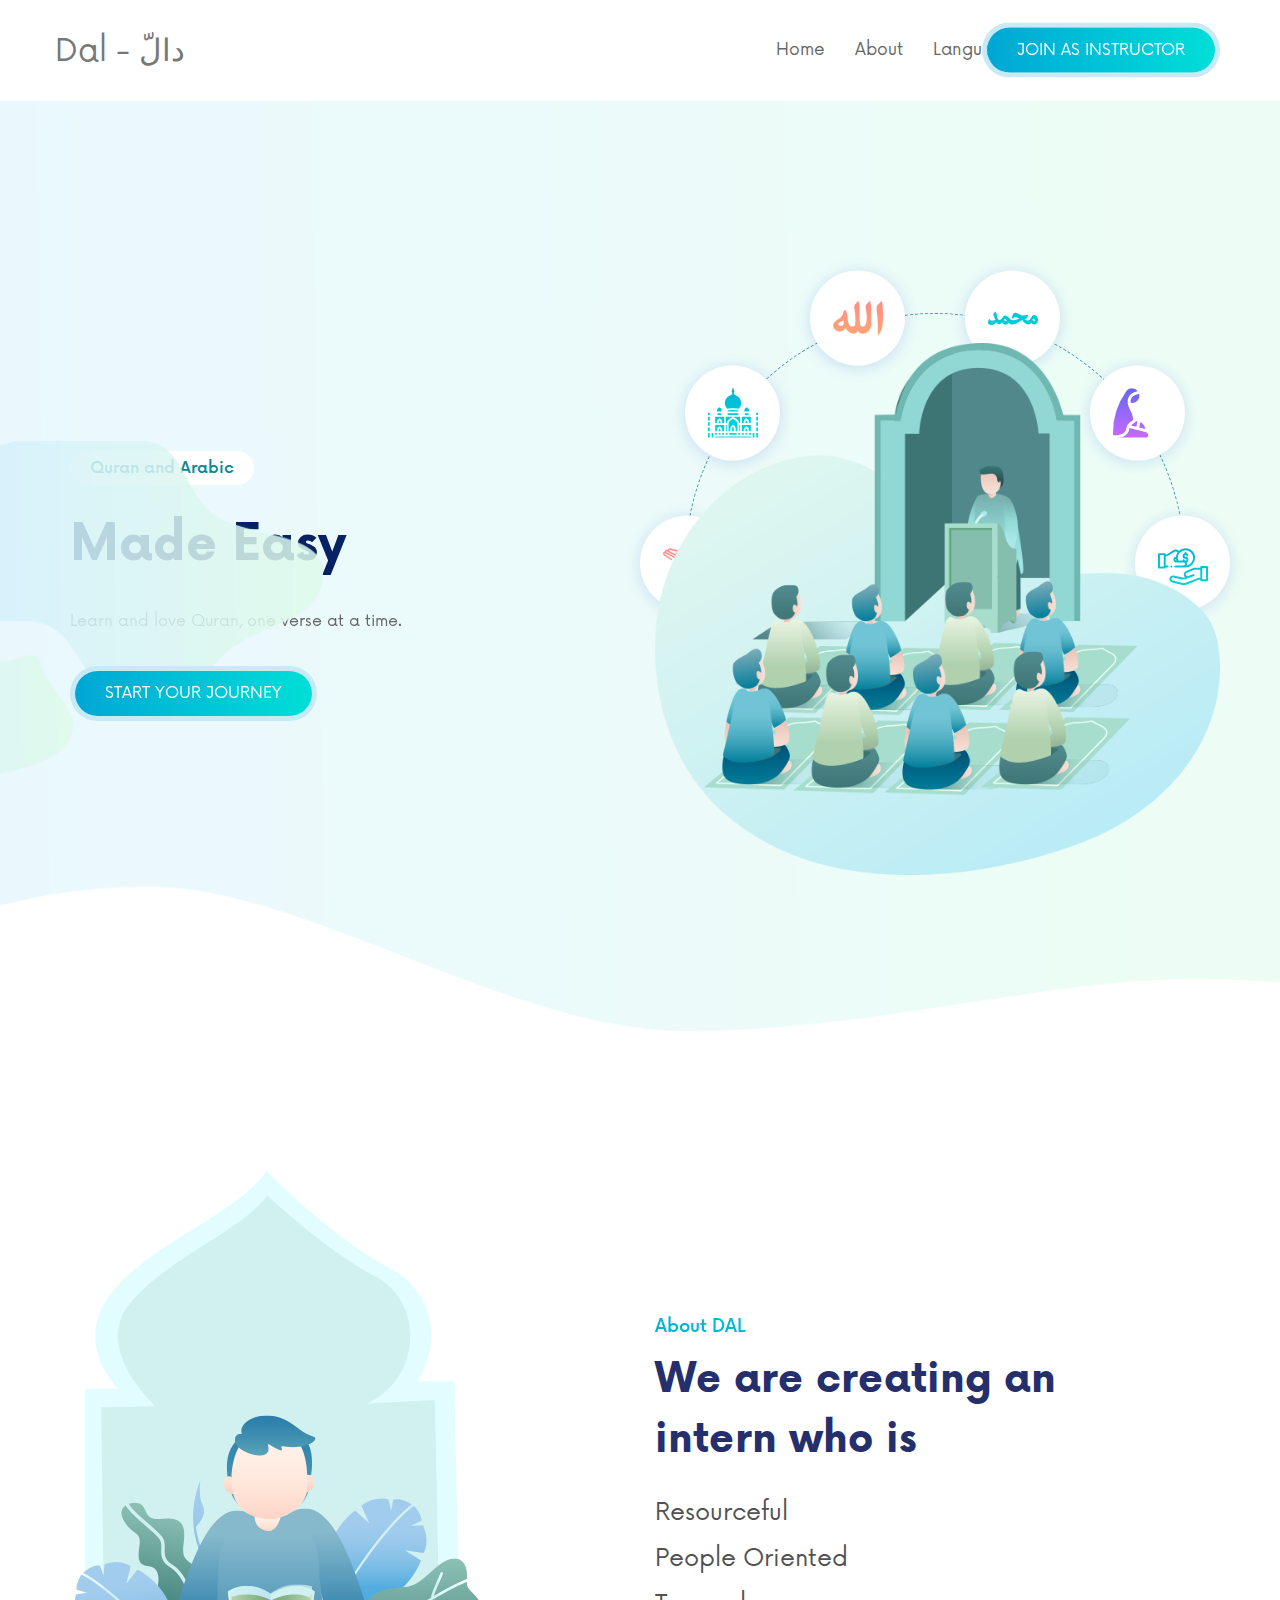
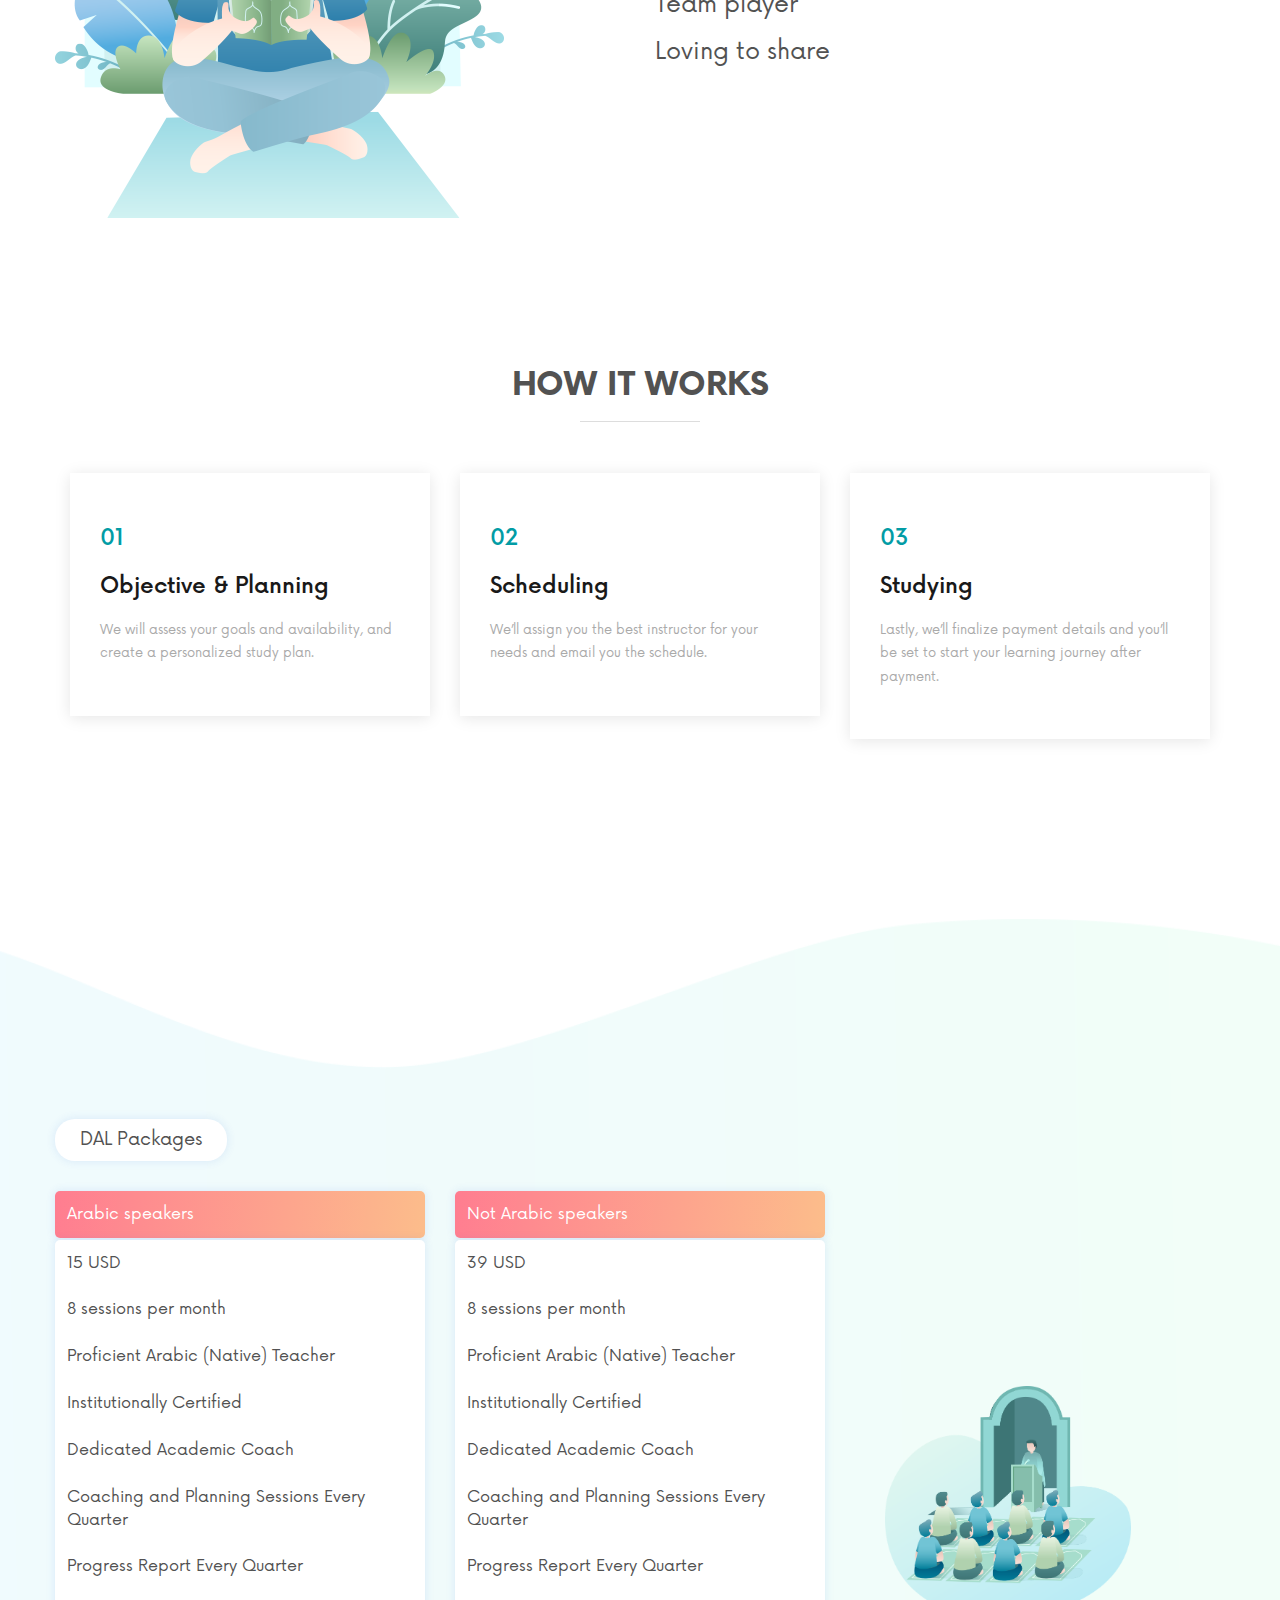
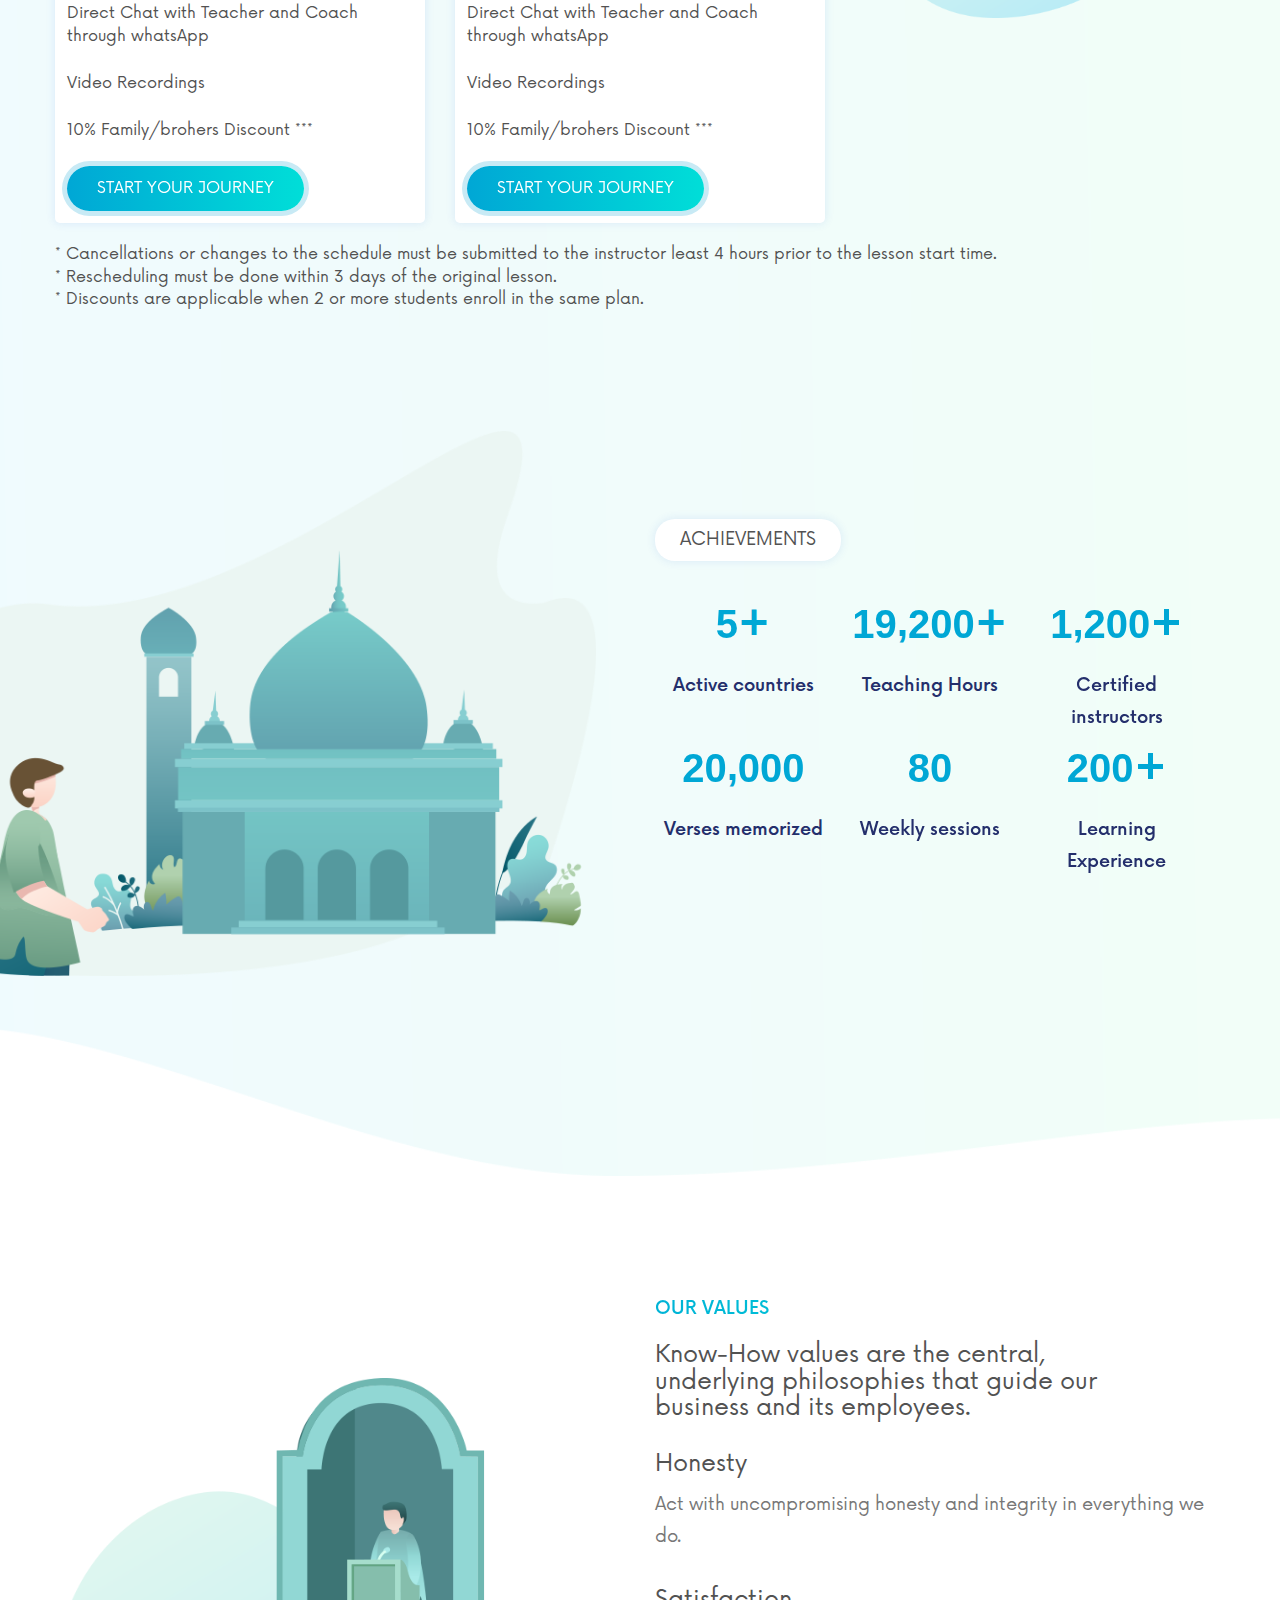
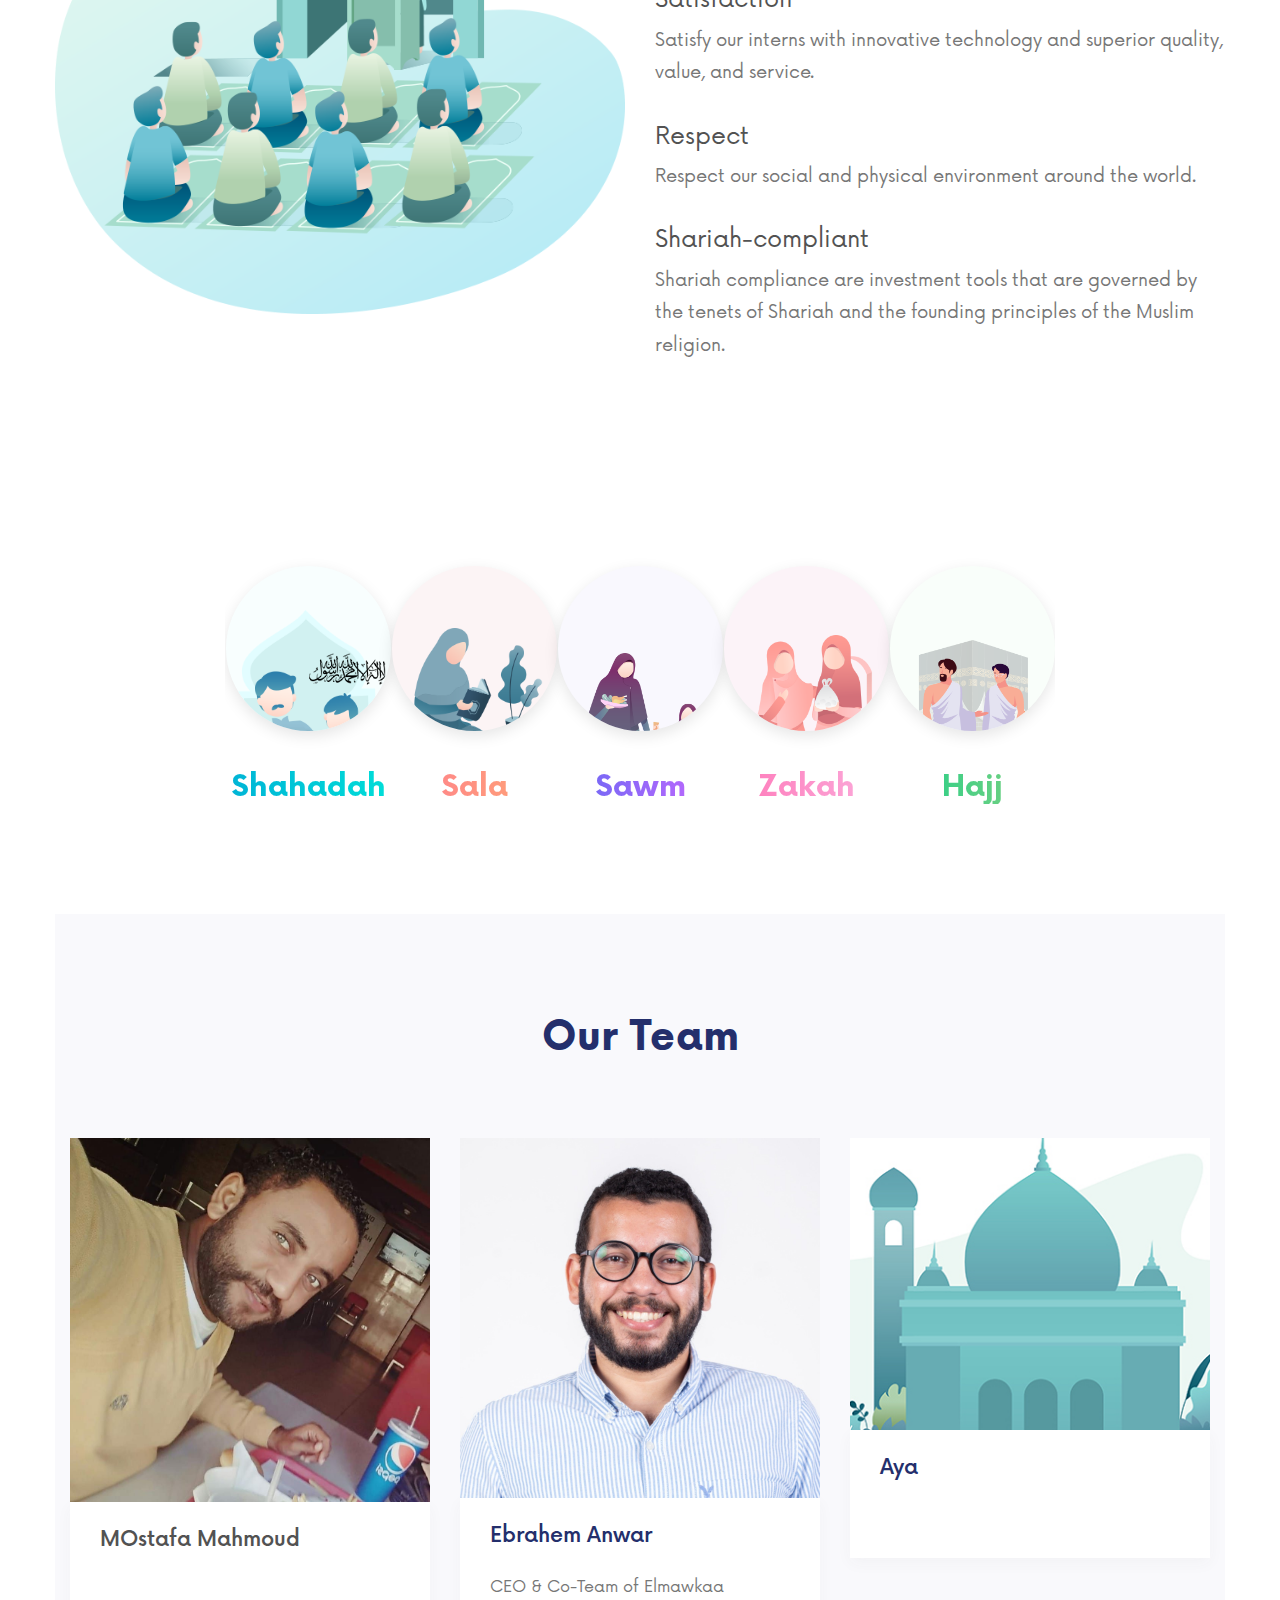
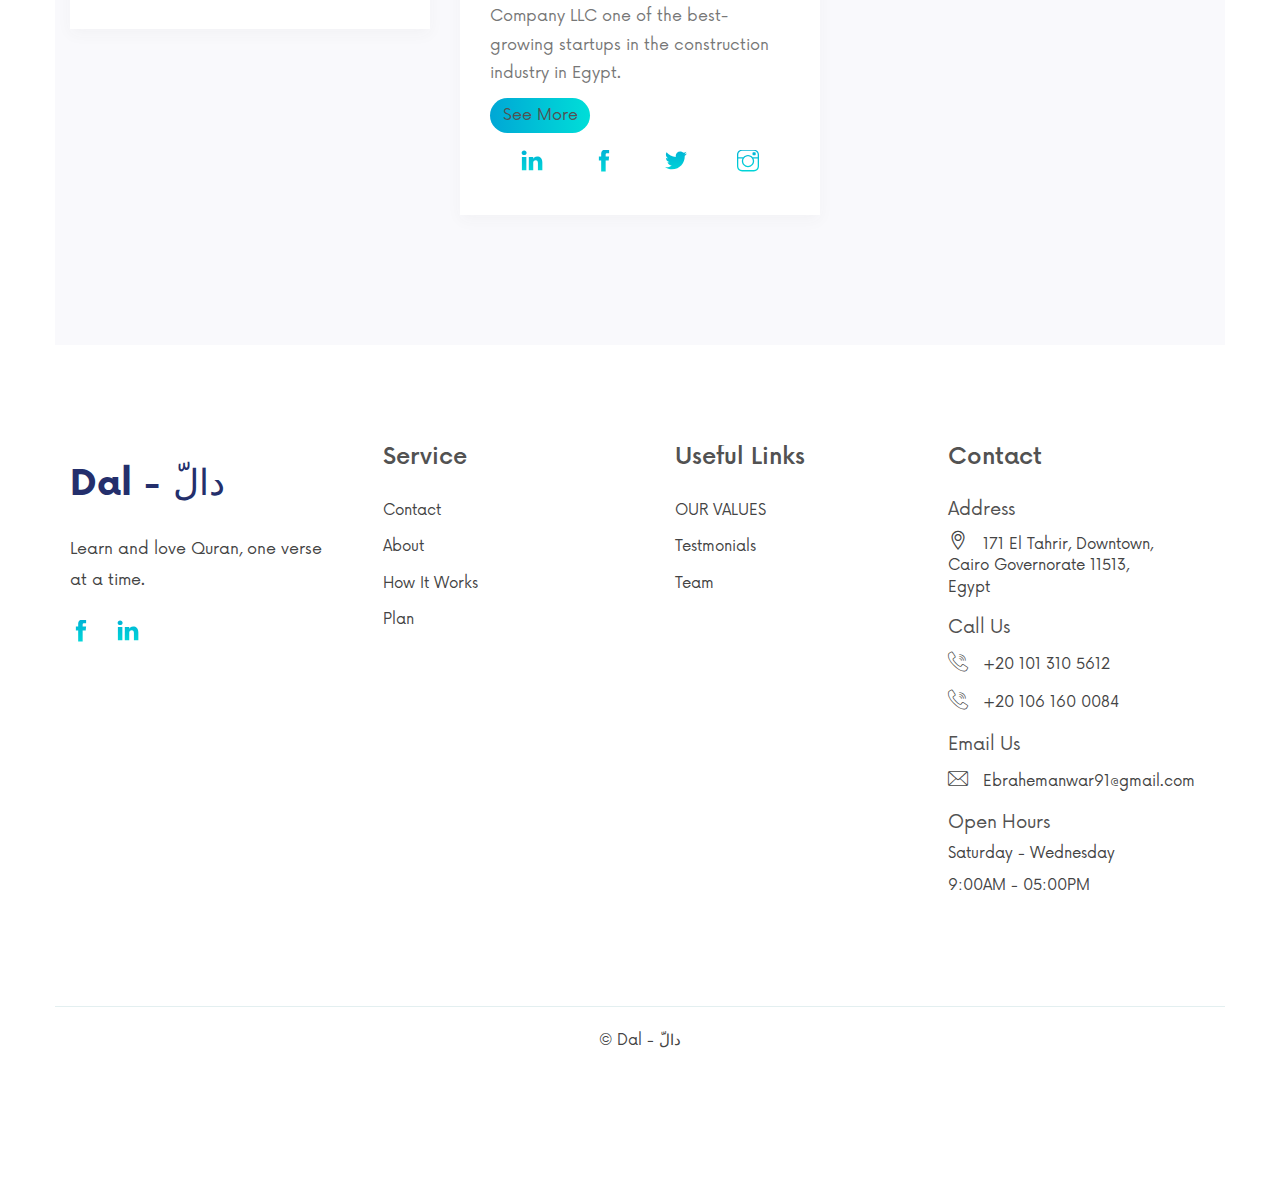
==== commit 4a6363c9: "V-06" ====
--- a/index.html
+++ b/index.html
@@ -6,7 +6,7 @@
   <meta http-equiv="X-UA-Compatible" content="IE=edge">
   <meta name="viewport" content="width=device-width, initial-scale=1">
   <meta name="author" content="wpoceans">
-  <title>Ummah - Islamic Center HTML5 Template</title>
+  <title>Dal - دالّ</title>
   <link href="assets/css/themify-icons.css" rel="stylesheet">
   <link href="assets/css/font-awesome.min.css" rel="stylesheet">
   <link href="assets/css/flaticon.css" rel="stylesheet">
@@ -22,7 +22,7 @@
   <link href="assets/css/odometer-theme-default.css" rel="stylesheet">
   <link href="assets/css/nice-select.css" rel="stylesheet">
   <link href="assets/css/style.css" rel="stylesheet">
-  <link href="assets/images/favicon.ico" rel="icon">
+  <!-- <link href="assets/images/favicon.ico" rel="icon"> -->
   <!-- HTML5 shim and Respond.js for IE8 support of HTML5 elements and media queries -->
   <!--[if lt IE 9]>
     <script src="https://oss.maxcdn.com/html5shiv/3.7.3/html5shiv.min.js"></script>
@@ -54,14 +54,7 @@
               <span class="icon-bar"></span>
               <span class="icon-bar"></span>
             </button>
-            <a class="navbar-brand" href="index.html"><img src="assets/images/logo2.jpeg" alt="logo"></a>
-            <div class="dropdown btn">
-              <button class="dropdown-toggle theme-btn" data-toggle="dropdown">Language</button>
-                <ul class="dropdown-menu">
-                  <li ><a href="/DAL-AR/index-ar.html">اللغة العربية</a></li>
-                  <li ><a href="/index.html">English</a></li>
-                </ul>
-                </div>
+            <a class="navbar-brand" href="index.html">Dal - دالّ</a>
           </div>
           <div id="navbar" class="navbar-collapse collapse navbar-right navigation-holder">
             <button class="close-navbar"><i class="ti-close"></i></button>
@@ -76,22 +69,22 @@
                   <li><a href="#OUR VALUES">OUR VALUES</a></li>
                   <li><a href="#SDG">SDG</a></li>
                   <li><a href="#Testmonials">Testmonials</a></li>
-                  <li><a href="#Founder">Founder</a></li>
+                  <li><a href="#Team">Our Team</a></li>
                 </ul>
               </li>
               <li><a href="about.html">About</a></li>
               <li class="menu-item-has-children">
-                <a href="#">Service</a>
+                <a href="#">Language</a>
                 <ul class="sub-menu">
-                  <li><a href="service.html">Service</a></li>
-                  <li><a href="service-single.html">Service Single</a></li>
+                  <li><a href="/DAL-AR/index-ar.html">اللغة العربية</a></li>
+                  <li><a href="/index.html">English</a></li>
                 </ul>
               </li>
             </ul>
           </div><!-- end of nav-collapse -->
           <div class="cart-search-contact">
             <div class="btns">
-              <a href="#Contact" class="theme-btn">Contact Now</a>
+              <a href="https://forms.gle/m2Jq6ggYDmSnRooz7" target="_blank" class="theme-btn">JOIN AS INSTRUCTOR</a>
             </div>
           </div>
         </div><!-- end of container -->
@@ -109,23 +102,19 @@
                   <span>Quran and Arabic</span>
                 </div>
                 <div class="slide-title">
-                  <h2>made easy</h2>
+                  <h2>Made Easy</h2>
                 </div>
                 <div class="slide-subtitle">
                   <p>Learn and love Quran, one verse at a time.</p>
                 </div>
                 <div class="btns">
-                  <a href="https://forms.gle/GX13XvvNHEjEAivn8?fbclid=IwAR1q0UD3MokmRIzD-uV_AgaXHp445pSWbTMOY4U5jkBDFEnKqfEVcmU5_GY"
-                    class="theme-btn">START YOUR JOURNEY</a>
-                </div>
-                <div class="btns">
-                  <a href="https://forms.gle/m2Jq6ggYDmSnRooz7" class="theme-btn">JOIN AS INSTRUCTOR</a>
-                </div>
+                  <a href="https://forms.gle/GX13XvvNHEjEAivn8?fbclid=IwAR1q0UD3MokmRIzD-uV_AgaXHp445pSWbTMOY4U5jkBDFEnKqfEVcmU5_GY" 
+                  target="_blank"      class="theme-btn">START YOUR JOURNEY</a>
               </div>
             </div>
           </div>
           <div class="right-vec">
-            <img src="assets/images/slider/img-3 (1).png" alt="img-3.jpg">
+            <img src="assets/images/service/img-1.png" alt="img-3.jpg">
             <div class="right-border">
               <div class="right-icon"><i class="fi flaticon-quran"></i></div>
               <div class="right-icon"><i class="fi flaticon-taj-mahal-1"></i></div>
@@ -159,7 +148,7 @@
                 <h3>People Oriented</h3>
                 <h3>Team player</h3>
                 <h3>Loving to share</h3>
-                <div class="wpo-section-title">
+                <!-- <div class="wpo-section-title">
                   <h2>Why this name? </h2>
                 </div>
                 <div class="btns">
@@ -176,7 +165,7 @@
                       </a>
                     </li>
                   </ul>
-                </div>
+                </div> -->
               </div>
             </div>
           </div>
@@ -227,7 +216,7 @@
     <div id="Plan" class="service-area section-padding">
       <div class="container">
         <div class="Plan-header">
-          <span>Plans</span>
+          <span>DAL Packages</span>
         </div>
         <div class="service-wrap">
           <div class="row">
@@ -248,6 +237,10 @@
                     <li>Direct Chat with Teacher and Coach through whatsApp</li>
                     <li>Video Recordings</li>
                     <li>10% Family/brohers Discount ***</li>
+                    <li style="list-style: none;"><div class="btns">
+                      <a href="https://forms.gle/GX13XvvNHEjEAivn8?fbclid=IwAR1q0UD3MokmRIzD-uV_AgaXHp445pSWbTMOY4U5jkBDFEnKqfEVcmU5_GY" 
+                      target="_blank"      class="theme-btn">START YOUR JOURNEY</a>
+                  </div></li>
                 </div>
               </div>
             </div>
@@ -268,6 +261,10 @@
                     <li>Direct Chat with Teacher and Coach through whatsApp</li>
                     <li>Video Recordings</li>
                     <li>10% Family/brohers Discount ***</li>
+                    <li style="list-style: none;"><div class="btns">
+                      <a href="https://forms.gle/GX13XvvNHEjEAivn8?fbclid=IwAR1q0UD3MokmRIzD-uV_AgaXHp445pSWbTMOY4U5jkBDFEnKqfEVcmU5_GY" 
+                      target="_blank"      class="theme-btn">START YOUR JOURNEY</a>
+                  </div></li>
                 </div>
               </div>
             </div>
@@ -295,45 +292,45 @@
               <div class="service-item">
                 <div class="service-title">
                   <span>ACHIEVEMENTS</span>
-                  <h2>Come to the Mosque for your spritual treatment</h2>
+                  <!-- <h2>Come to the Mosque for your spritual treatment</h2>
                   <p>The Weekend School of the Islamic Center of Allah is committed to providing quality Islamic
                     Education according to the Quran and the Sunnah of the Prophet Mohammed (Peace Be upon Him) to a
-                    diverse student population in the greater area.</p>
+                    diverse student population in the greater area.</p> -->
                 </div>
                 <div class="wpo-counter-grids">
                   <div class="grid">
                     <div>
-                      <h2><span class="odometer" data-count="5">00</span>+</h2>
+                      <h2><span  class="odometer" data-count="5" >5</span>+</h2>
                     </div>
                     <p>Active countries</p>
                   </div>
                   <div class="grid">
                     <div>
-                      <h2><span class="odometer" data-count="19200">00</span>+</h2>
+                      <h2><span class="odometer" data-count="19200">19200</span>+</h2>
                     </div>
                     <p>Teaching Hours</p>
                   </div>
                   <div class="grid">
                     <div>
-                      <h2><span class="odometer" data-count="1200K">00</span>+</h2>
+                      <h2><span class="odometer" data-count="1200K">1200K</span>+</h2>
                     </div>
                     <p>Certified instructors</p>
                   </div>
                   <div class="grid">
                     <div>
-                      <h2><span class="odometer" data-count="20000">00</span></h2>
+                      <h2><span class="odometer" data-count="20000">20000</span></h2>
                     </div>
                     <p>Verses memorized</p>
                   </div>
                   <div class="grid">
                     <div>
-                      <h2><span class="odometer" data-count="80">00</span></h2>
+                      <h2><span class="odometer" data-count="80">80</span></h2>
                     </div>
                     <p>Weekly sessions</p>
                   </div>
                   <div class="grid">
                     <div>
-                      <h2><span class="odometer" data-count="200">00</span>+</h2>
+                      <h2><span class="odometer" data-count="200">200</span>+</h2>
                     </div>
                     <p>Learning Experience</p>
                   </div>
@@ -353,7 +350,7 @@
           <div class="row">
             <div class="col-lg-6 col-md-6 col-sm-12">
               <div class="wpo-about-img-3">
-                <img src="assets/images/about (1).png" alt="">
+                <img src="assets/images/service/img-1.png" alt="">
               </div>
             </div>
             <div class="col-lg-6 col-md-6 colsm-12">
@@ -376,7 +373,7 @@
             </div>
           </div>
         </div>
-        <div id="SDG" class="wpo-about-area section-padding">
+        <!-- <div id="SDG" class="wpo-about-area section-padding">
           <div class="container">
             <div class="wpo-about-wrap">
               <div class="row">
@@ -425,7 +422,7 @@
               </div>
             </div>
           </div>
-        </div>
+        </div> -->
         <!-- service-area-start -->
         <!-- pilars-area start -->
         <div id="Testmonials" class="pilars-area">
@@ -447,7 +444,7 @@
                     <img src="assets/images/pilars/img-2.png" alt="">
                   </div>
                   <div class="pilars-text">
-                    <h2>Salah</h2>
+                    <h2>Sala</h2>
                   </div>
                 </div>
               </div>
@@ -486,8 +483,7 @@
         </div>
 
         <!-- footer-area start -->
-        <div id="Founder" class="wpo-ne-footer">
-          <!-- start wpo-news-letter-section -->
+        <!-- <div id="Team" class="wpo-ne-footer">
           <section class="wpo-news-letter-section">
             <div class="container">
               <div class="wpo-news-letter-wrap">
@@ -497,9 +493,9 @@
                       <div class="pilarts-img-E">
                         <img src="assets/images/E.jpg" alt="">
                       </div>
-                      <h3>Founder</h3>
+                      <h3>Team</h3>
                       <h3>Ebrahem Anwar</h3>
-                      <p>CEO & Co-founder of Elmawkaa Company LLC one of the best-growing startups in the construction
+                      <p>CEO & Co-Team of Elmawkaa Company LLC one of the best-growing startups in the construction
                         industry in Egypt.</p>
                       <div>
                         <button class="see-more" data-toggle="collapse" data-target="#demo" type="button">See
@@ -539,10 +535,110 @@
                   </div>
                 </div>
               </div>
-            </div> <!-- end container -->
+            </div> 
           </section>
-          </div>
+          </div> -->
           <!-- end wpo-news-letter-section -->
+
+
+<!-- blog-area start -->
+<div id="Team" class="blog-area section-padding">
+  <div class="container">
+      <div class="col-l2">
+          <div class="wpo-section-title">
+              <!-- <span>From Our Blog</span> -->
+              <h2>Our Team</h2>
+          </div>
+      </div>
+      <div class="row">
+          <div class="col-lg-4 col-sm-6 col-12 custom-grid">
+              <div class="blog-item">
+                  <div class="blog-img">
+                      <img src="assets/images/mostafa mahmoud.jpg" alt="">
+                  </div>
+                  <div class="blog-content">
+                      <h3><a href="blog-single.html"></a>MOstafa Mahmoud</h3>
+                      <ul class="post-meta">
+                          <!-- <li><img src="assets/images/blog/admin.jpg" alt=""></li> -->
+                          <li><p ></p></li>
+                          <!-- <li><i class="fa fa-clock-o" aria-hidden="true"></i> 21 Jan 2020</li> -->
+                      </ul>
+                  </div>
+              </div>
+          </div>
+          <div class="col-lg-4 col-sm-6 col-12 custom-grid">
+              <div class="blog-item">
+                  <div class="blog-img">
+                      <img src="assets/images/Ebrahem Anwar (CEO Founder).jpg" alt="">
+                  </div>
+                  <div class="blog-content">
+                      <h3><a href="blog-single.html">Ebrahem Anwar</a></h3>
+                      <ul class="post-meta">
+                          <!-- <li><img src="assets/images/blog/admin.jpg" alt=""></li> -->
+                          <li><p >CEO & Co-Team of Elmawkaa Company LLC one of the best-growing startups in the construction
+                            industry in Egypt.</p></li>
+                          <!-- <li><i class="fa fa-clock-o" aria-hidden="true"></i> 21 Jan 2020</li> -->
+                      </ul>
+                      <div>
+                        <button class="see-more" data-toggle="collapse" data-target="#demo" type="button">See
+                          More</button>
+                      </div>
+                      <div id="demo" class="collapse">
+                        <p>
+                          Serial entrepreneur, 12 years of experience in business development, <br>Bachelor of Science
+                          in Civil Engineering and Diploma in Programming from ITI, "6 times founding team member, 5
+                          times I participated in an accelerator and a business incubator, Mentor in three business
+                          incubators, Mentored over 100 startups, Twice the head of student activity",<br>I worked with
+                          several businesses as a Product and Growth Manager, providing training and consultation to
+                          support their growth.
+                        </p>
+                      </div>
+                      <div class="wpo-newsletter-form">
+                        <form>
+                          <div>
+                            <div class="wpo-site-footer E-ul">
+                              <div class="widget about-widget">
+                                <ul>
+                                  <li class="E-list"><a href="https://www.linkedin.com/in/ebrahemanwar"><i
+                                        class="ti-linkedin"></i></a></li>
+                                  <li class="E-list"><a href="https://www.facebook.com/EbrahemAnwarMohamed"><i
+                                        class="ti-facebook"></i></a></li>
+                                  <li class="E-list"><a href="https://twitter.com/EbrahemAnwar"><i
+                                        class="ti-twitter-alt"></i></a></li>
+                                  <li class="E-list"><a href="https://www.instagram.com/ebrahemanwar"><i
+                                        class="ti-instagram"></i></a></li>
+                                </ul>
+                              </div>
+                            </div>
+                          </div>
+                        </form>
+                      </div>
+                  </div>
+              </div>
+          </div>
+          <div class="col-lg-4 col-sm-6 col-12 custom-grid">
+              <div class="blog-item b-0">
+                  <div class="blog-img">
+                      <img src="assets/images/blog/img-3.jpg" alt="">
+                  </div>
+                  <div class="blog-content">
+                      <h3><a href="blog-single.html">Aya</a></h3>
+                      <ul class="post-meta">
+                          <!-- <li><img src="assets/images/blog/admin.jpg" alt=""></li> -->
+                          <li><p ></p></li>
+                          <!-- <li><i class="fa fa-clock-o" aria-hidden="true"></i> 21 Jan 2020</li> -->
+                      </ul>
+                  </div>
+              </div>
+          </div>
+      </div>
+  </div>
+</div>
+<!-- blog-area start -->
+
+
+
+
           <!-- start wpo-site-footer -->
           <footer class="wpo-site-footer">
             <div class="wpo-upper-footer">
@@ -551,14 +647,15 @@
                   <div class="col col-lg-3 col-md-3 col-sm-6">
                     <div class="widget about-widget">
                       <div class="logo widget-title">
-                        <img src="assets/images/logo2.jpeg" alt="blog">
-                      </div>
-                      <p>Build and Earn with your online store with lots of cool and exclusive wpo-features </p>
+                        <h1>Dal - دالّ</h1>
+                        <!-- <img src="assets/images/logo2.jpeg" alt="blog"> -->
+                      </div>
+                      <p>Learn and love Quran, one verse at a time. </p>
                       <ul>
                         <li><a href="https://www.facebook.com/DalCommunity"><i class="ti-facebook"></i></a></li>
                         <li><a href="https://www.linkedin.com/company/daleducation/"><i class="ti-linkedin"></i></a></li>
-                        <li><a href="#"><i class="ti-instagram"></i></a></li>
-                        <li><a href="#"><i class="ti-twitter-alt"></i></a></li>
+                        <!-- <li><a href="#"><i class="ti-instagram"></i></a></li>
+                        <li><a href="#"><i class="ti-twitter-alt"></i></a></li> -->
                       </ul>
                     </div>
                   </div>
@@ -582,9 +679,9 @@
                       </div>
                       <ul>
                         <li><a href="#OUR VALUES">OUR VALUES</a></li>
-                        <li><a href="#SDG">SDG</a></li>
+                        <!-- <li><a href="#SDG">SDG</a></li> -->
                         <li><a href="#Testmonials">Testmonials</a></li>
-                        <li><a href="#Founder">Founder</a></li>
+                        <li><a href="#Team">Team</a></li>
                       </ul>
                     </div>
                   </div>
@@ -617,7 +714,8 @@
               <div class="container">
                 <div class="row">
                   <div class="col col-xs-12">
-                    <p class="copyright">&copy; 2022 DAL. All rights reserved</p>
+                    <!-- <p class="copyright">&copy; 2022 DAL. All rights reserved</p> -->
+                    <p class="copyright">&copy; Dal - دالّ</p>
                   </div>
                 </div>
               </div>
--- a/assets/css/style.css
+++ b/assets/css/style.css
@@ -93,7 +93,7 @@
     font-style: normal;
 }
 
-/* @font-face {
+@font-face {
     font-family: 'Now';
     src: url(../fonts/text-fonts/now-medium.otf) format("truetype");
     font-weight: 600;
@@ -112,7 +112,7 @@
     src: url(../fonts/text-fonts/now-thin.otf) format("truetype");
     font-weight: 200;
     font-style: normal;
-} */
+}
 
 
 /*--------------------------------------------------------------
@@ -826,11 +826,6 @@
     }
 }
 
-:root {
-  --dark: #0A281A;
-  --yellow: #E9C65C;
-  --green: #1C5C42;
-}
 
 /*--------------------------------------------------------------
 #0.3  wpo-header
@@ -854,7 +849,7 @@
 }
 
 .navbar-brand>img {
-    max-width: 110px;
+    max-width: 180px;
 }
 
 .wpo-site-header .navigation>.container {
@@ -3974,25 +3969,24 @@
     display: flex;
     flex-direction: column;
     justify-content: space-between;
-    list-style: disc;
+    list-style: none;
     margin-bottom: 2px;
     background: #fff;
     box-shadow: 0px 0px 9px 1px rgba(51, 100, 219, 0.1);
     border-radius: 5px;
-    padding-left: 8%;
+
 }
 
 .routine-table ul li {
-    padding: 12px;
-    flex-basis: 48.33%;
+    padding: 15px;
+    flex-basis: 33.33%;
 }
 
 .routine-table .routne-head {
     background: -moz-linear-gradient(173deg, rgb(255, 173, 111, .8) 0%, rgb(255, 125, 144) 100%);
     background: -webkit-linear-gradient(173deg, rgb(255, 173, 111, .8) 0%, rgb(255, 125, 144) 100%);
     background: -ms-linear-gradient(173deg, rgb(255, 173, 111, .8) 0%, rgb(255, 125, 144) 100%);
-    list-style: none;
-  }
+}
 
 .routine-table {
     margin-top: 30px;
@@ -8571,176 +8565,190 @@
 end*
 -----------------------------------------------*/
 
+
+
 .E-list{
-    margin: 5px;
-    padding: 5px;  
-    font-size: 20px;
+  margin: 5px;
+  padding: 5px;  
+  font-size: 20px;
 
 }
 .E-ul{
-    padding-top: 0;
-    background: none;
+  padding-top: 0;
+  background: none;
 }
 .E-ul ul {
-  display: flex;
-  justify-content: center;
+display: flex;
+justify-content: center;
 }
 section {
-  padding: 60px 0;
-  overflow: hidden;
+padding: 60px 0;
+overflow: hidden;
 }
 
 .section-header {
-  text-align: center;
-  padding-bottom: 30px;
+text-align: center;
+padding-bottom: 30px;
 }
 
 .section-header h2 {
-  font-size: 32px;
-  font-weight: bold;
-  text-transform: uppercase;
-  margin-bottom: 20px;
-  padding-bottom: 20px;
-  position: relative;
-  color: var(--color-secondary);
+font-size: 32px;
+font-weight: bold;
+text-transform: uppercase;
+margin-bottom: 20px;
+padding-bottom: 20px;
+position: relative;
+color: var(--color-secondary);
 }
 
 .section-header h2::before {
-  content: "";
-  position: absolute;
-  display: block;
-  width: 120px;
-  height: 1px;
-  background: #ddd;
-  bottom: 1px;
-  left: calc(50% - 60px);
+content: "";
+position: absolute;
+display: block;
+width: 120px;
+height: 1px;
+background: #ddd;
+bottom: 1px;
+left: calc(50% - 60px);
 }
 
 .section-header h2::after {
-  content: "";
-  position: absolute;
-  display: block;
-  width: 40px;
-  height: 3px;
-  background: var(--color-primary);
-  bottom: 0;
-  left: calc(50% - 20px);
+content: "";
+position: absolute;
+display: block;
+width: 40px;
+height: 3px;
+background: var(--color-primary);
+bottom: 0;
+left: calc(50% - 20px);
 }
 
 .section-header p {
-  margin: 0 auto;
-  color: var(--color-secondary-light);
+margin: 0 auto;
+color: var(--color-secondary-light);
 }
 # How it work
 --------------------------------------------------------------*/
 .how-it-works {
-  margin-top: 50px;
-  padding-top: 10px;
+margin-top: 50px;
+padding-top: 10px;
 }
 
 .how-it-works .box {
-  padding: 50px 30px;
-  box-shadow: 0px 2px 15px rgba(0, 0, 0, 0.1);
-  transition: all ease-in-out 0.3s;
+padding: 50px 30px;
+box-shadow: 0px 2px 15px rgba(0, 0, 0, 0.1);
+transition: all ease-in-out 0.3s;
 }
 
 .how-it-works .box span {
-  display: block;
-  font-size: 22px;
-  font-weight: 700;
-  color: #029ca5;
+display: block;
+font-size: 22px;
+font-weight: 700;
+color: #029ca5;
 }
 
 .how-it-works .box h4 {
-  font-size: 22px;
-  font-weight: 600;
-  padding: 0;
-  margin: 20px 0;
-  color: #191919;
+font-size: 22px;
+font-weight: 600;
+padding: 0;
+margin: 20px 0;
+color: #191919;
 }
 
 .how-it-works .box p {
-  color: #aaaaaa;
-  font-size: 13px;
-  margin: 0;
-  padding: 0;
+color: #aaaaaa;
+font-size: 13px;
+margin: 0;
+padding: 0;
 }
 
 .how-it-works .box:hover {
-  background: -webkit-gradient(linear, left top, right top, from(#00ded8), to(#00a7d5));  padding: 30px 30px 70px 30px;
-  box-shadow: 10px 15px 30px rgba(0, 0, 0, 0.18);
+background: -webkit-gradient(linear, left top, right top, from(#00ded8), to(#00a7d5));  padding: 30px 30px 70px 30px;
+box-shadow: 10px 15px 30px rgba(0, 0, 0, 0.18);
 }
 
 .how-it-works .box:hover span,
 .how-it-works .box:hover h4,
 .how-it-works .box:hover p {
-  color: #fff;
+color: #fff;
 }
 
 .see-more {
-  background: #00c6d1;
-  background: -webkit-linear-gradient(left, #00a7d5, #00ded8);
-  background: -moz-linear-gradient(left, #00a7d5, #00ded8);
-  background: -o-linear-gradient(left, #00a7d5, #00ded8);
-  background: -ms-linear-gradient(left, #00a7d5, #00ded8);
-  background: -webkit-gradient(linear, left top, right top, from(#00a7d5), to(#00ded8));
-  background: linear-gradient(left, #00a7d5, #00ded8);
-  width: 100px;
-  height: 35px;
-  border: 0;
-  padding: 5px 10px;
-  -webkit-border-radius: 3px;
-  -moz-border-radius: 3px;
-  -o-border-radius: 3px;
-  -ms-border-radius: 3px;
-  border-radius: 20px;
-  outline: 0;
-
-  z-index: 20;
+background: #00c6d1;
+background: -webkit-linear-gradient(left, #00a7d5, #00ded8);
+background: -moz-linear-gradient(left, #00a7d5, #00ded8);
+background: -o-linear-gradient(left, #00a7d5, #00ded8);
+background: -ms-linear-gradient(left, #00a7d5, #00ded8);
+background: -webkit-gradient(linear, left top, right top, from(#00a7d5), to(#00ded8));
+background: linear-gradient(left, #00a7d5, #00ded8);
+width: 100px;
+height: 35px;
+border: 0;
+padding: 5px 10px;
+-webkit-border-radius: 3px;
+-moz-border-radius: 3px;
+-o-border-radius: 3px;
+-ms-border-radius: 3px;
+border-radius: 20px;
+outline: 0;
+
+z-index: 20;
 }
 .pilarts-img-E {
-  width: 280px;
-  height: 280px;
-  line-height: 280px;
-  overflow: hidden;
-  border-radius: 50%;
-  background-color: rgb(248, 254, 254);
-  box-shadow: 0px 5px 15px 0px rgba(0, 0, 0, 0.1);
-  text-align: center;
-  margin: 0 auto;
+width: 280px;
+height: 280px;
+line-height: 280px;
+overflow: hidden;
+border-radius: 50%;
+background-color: rgb(248, 254, 254);
+box-shadow: 0px 5px 15px 0px rgba(0, 0, 0, 0.1);
+text-align: center;
+margin: 0 auto;
 }
 
 
 .sdg-ul {
-  list-style: none;
+list-style: none;
 }
 .sdg-ul img {
-  width: 80px;
+width: 80px;
 }
 
 .sdg-ul li  {
-  margin-bottom: 10px;
+margin-bottom: 10px;
 }
 .sdg-ul li .sdg-p {
-  margin-left: 10px;
-  margin-bottom: 10px;
-  position: absolute;
+margin-left: 10px;
+margin-bottom: 10px;
+position: absolute;
 }
 
 .sdg-ul li p{
-  font-size: 13px;
+font-size: 13px;
 }
 
 .Plan-header {
-  text-align: start;
-  font-size: 18px;
-  padding: 8px 25px;
-  background: #fff;
-  border-radius: 20px;
-  box-shadow: 0px 0px 9px 1px rgb(51 100 219 / 10%);
-  display: inline-block;
+text-align: start;
+font-size: 18px;
+padding: 8px 25px;
+background: #fff;
+border-radius: 20px;
+box-shadow: 0px 0px 9px 1px rgb(51 100 219 / 10%);
+display: inline-block;
 }
 
 .dropdown {
-  margin-top: 10%;
-}+margin-top: 10%;
+}
+
+.routine-table ul li {
+  padding: 12px;
+  flex-basis: 48.33%;
+}
+
+
+
+
+.navbar-brand {
+  padding: 31px 15px;
+  font-size: 31px;